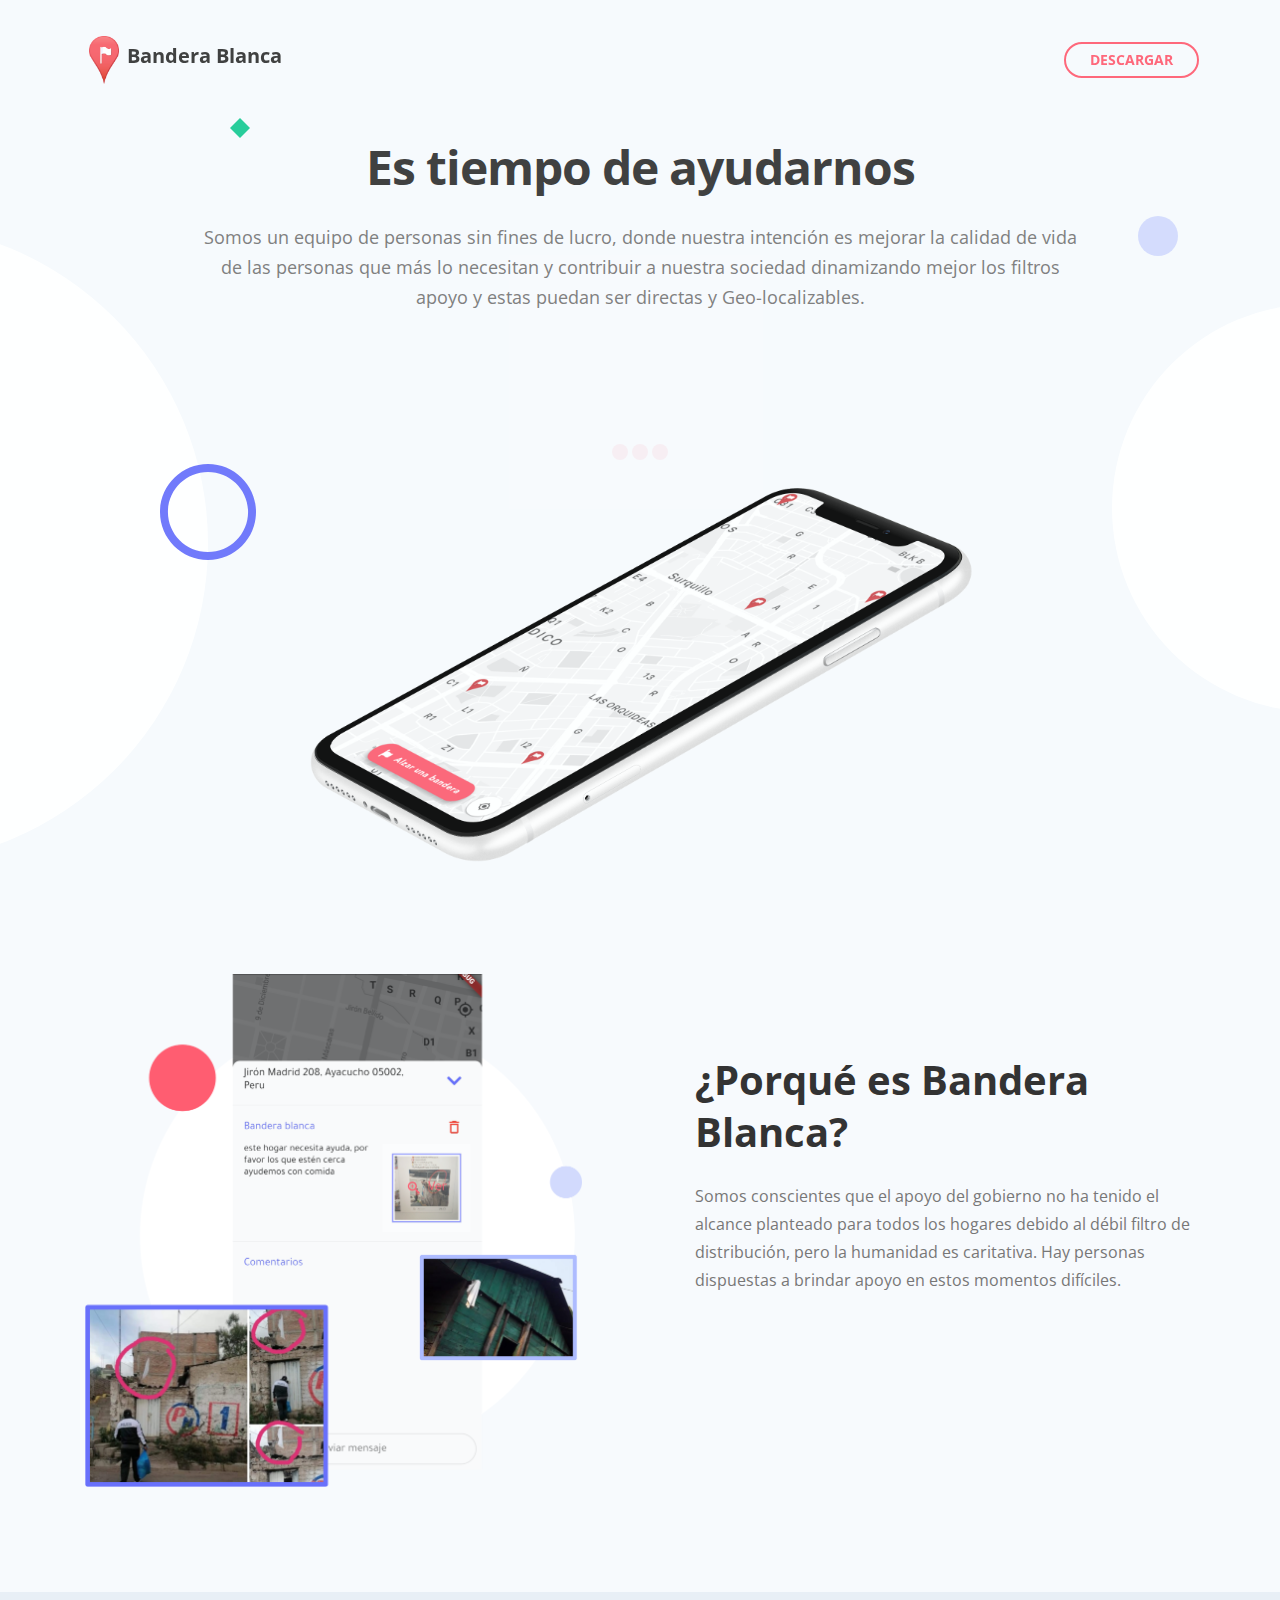
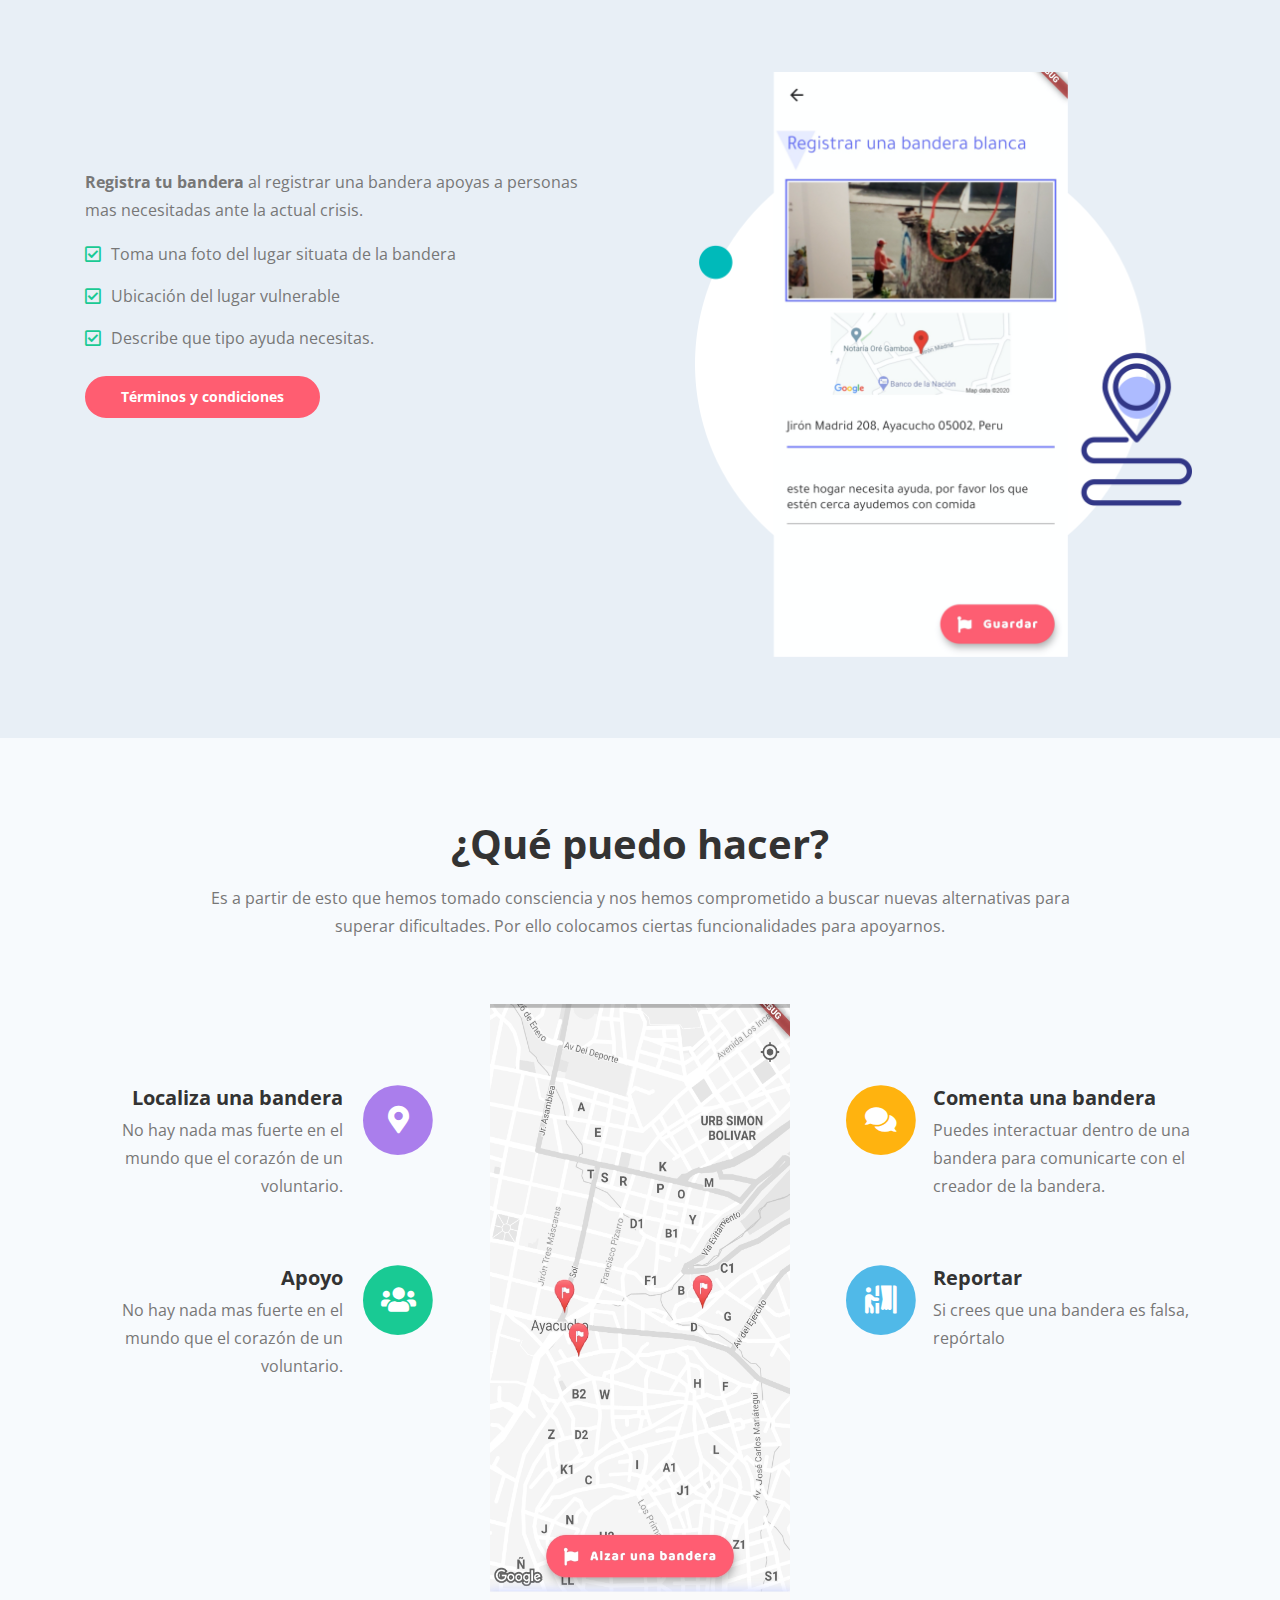
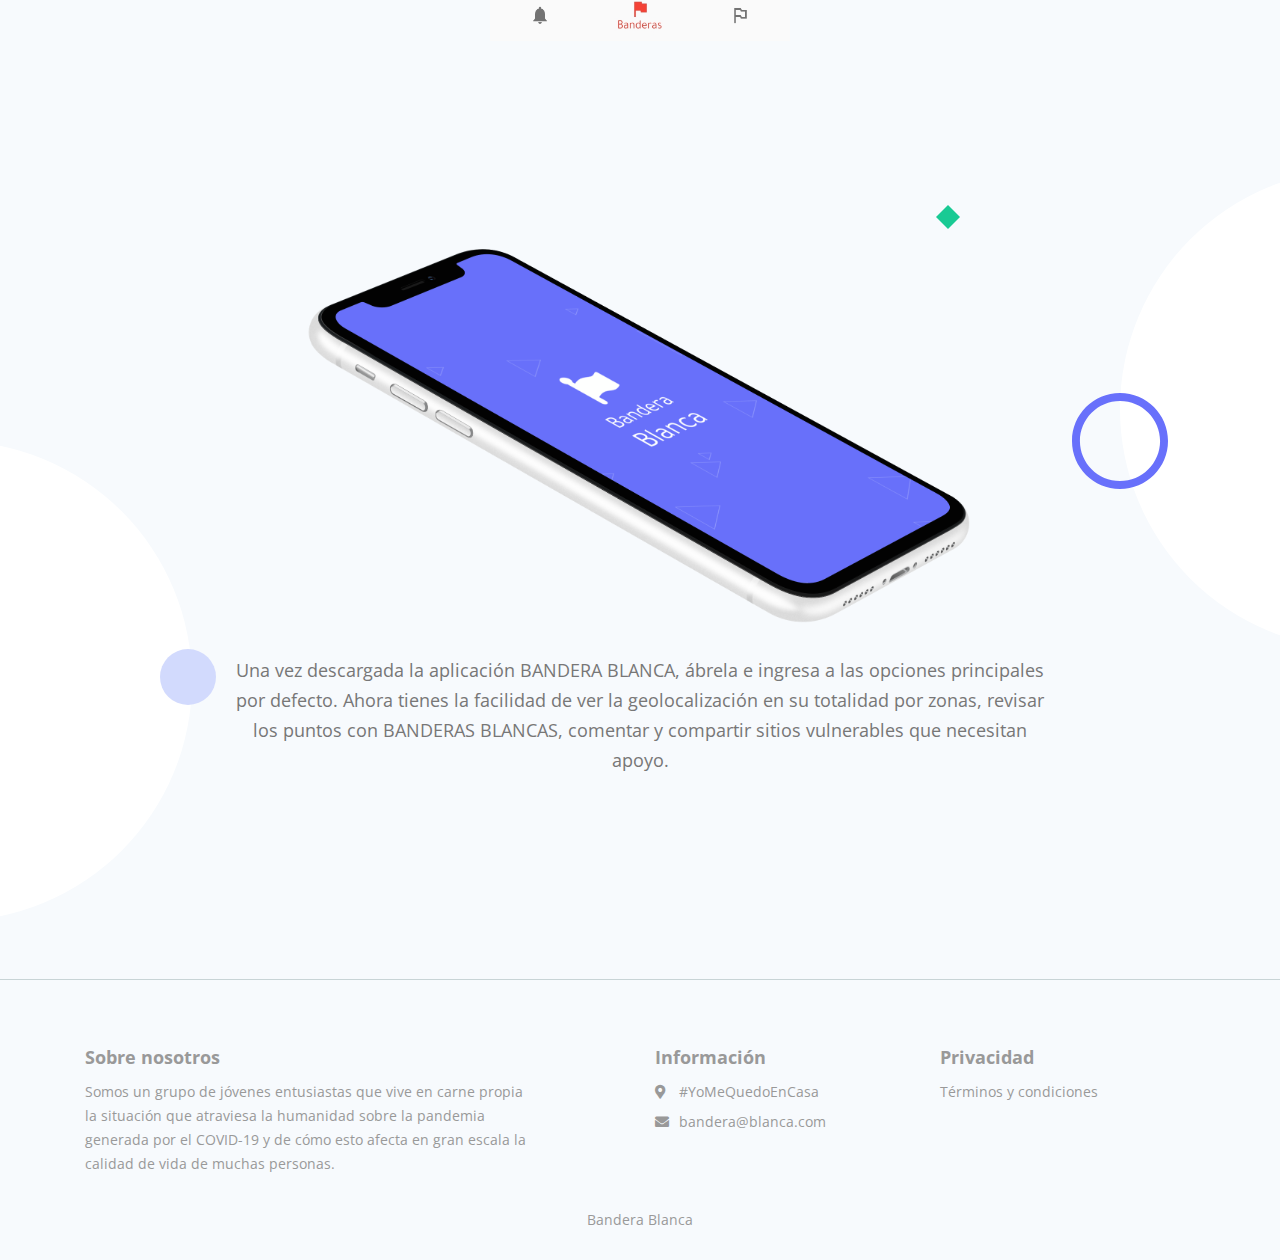
==== web/public/index.html @ c2032299 "add public" ====
<!DOCTYPE html>
<html lang="en">
    <head>
        <meta charset="utf-8">
        <meta name="viewport" content="width=device-width, initial-scale=1,
            shrink-to-fit=no">

        <!-- SEO Meta Tags -->
        <meta name="description" content="Bandera blanca: Un proyecto para
            apoyar entre todos a los ma necesitados">


        <!-- Webpage Title -->
        <title>Bandera Blanca</title>

        <!-- Styles -->
        <link
            href="https://fonts.googleapis.com/css?family=Open+Sans:400,400i,700&display=swap&subset=latin-ext"
            rel="stylesheet">
        <link href="css/bootstrap.css" rel="stylesheet">
        <link href="css/fontawesome-all.css" rel="stylesheet">
        <!-- <link href="https://stackpath.bootstrapcdn.com/font-awesome/4.7.0/css/font-awesome.min.css" rel="stylesheet"> -->
        <link href="css/swiper.css" rel="stylesheet">
        <link href="css/magnific-popup.css" rel="stylesheet">
        <link href="css/styles.css" rel="stylesheet">

        <!-- Favicon  -->
        <link rel="icon" href="images/favicon.png">
    </head>
    <body data-spy="scroll" data-target=".fixed-top">

        <!-- Preloader -->
        <div class="spinner-wrapper">
            <div class="spinner">
                <div class="bounce1"></div>
                <div class="bounce2"></div>
                <div class="bounce3"></div>
            </div>
        </div>
        <!-- end of preloader -->


        <!-- Navigation -->
        <nav class="navbar navbar-expand-lg navbar-dark navbar-custom
            fixed-top">
            <div class="container">
                <a class="text-decoration-none" href="index.html">
                    <div class="d-flex align-items-center">
                        <img
                            src="images/logo.png" alt="alternative"
                            style="height:
                            48px;">
                        <h4 class="p-2 pt-2">Bandera Blanca</h4>
                    </div>
                </a>
                <div class=""
                    id="navbarsExampleDefault">
                    <ul class="navbar-nav ml-auto">
                    </ul>
                    <span class="nav-item">
                        <a class="btn-outline-sm page-scroll" href="#download">DESCARGAR</a>
                    </span>
                </div>
            </div>
        </nav>
        <!-- end of navigation -->


        <!-- Header -->
        <header class="header">
            <div class="container">
                <div class="row">
                    <div class="col-lg-12">
                        <div class="text-container">
                            <h1>Es tiempo de ayudarnos</h1>
                            <p class="p-large p-heading">Somos un equipo de
                                personas sin fines de lucro, donde nuestra
                                intención es mejorar la calidad de vida de las
                                personas que más lo necesitan y contribuir a
                                nuestra sociedad dinamizando mejor los filtros
                                apoyo y estas puedan ser directas y
                                Geo-localizables.
                            </p>
                            <!-- <a class="btn-solid-lg" href="#your-link"><i
                                    class="fab fa-apple"></i>DESCÁRGATE</a> -->
                            <!-- <a class="btn-solid-lg" href="#your-link"><i
                                            class="fab fa-google-play"></i>DESCÁRGATE</a> -->
                            <a
                                href="#link"
                                style="display:inline-block;overflow:hidden;background:url(https://linkmaker.itunes.apple.com/es-es/badge-lrg.svg?releaseDate=2016-07-19&amp;kind=iossoftware&amp;bubble=ios_apps)
                                no-repeat;width:135px;height:40px;"></a>
                            <a
                                href="https://play.google.com/store/apps/details?id=org.banderablanca"
                                style="display:inline-block;overflow:hidden;background:url(https://play.google.com/intl/en_us/badges/images/generic/es_badge_web_generic.png)
                                no-repeat;width:155px;height:40px;background-position:center;background-size:
                                cover;"></a>
                        </div> <!-- end of text-container -->
                    </div> <!-- end of col -->
                </div> <!-- end of row -->
                <div class="row">
                    <div class="col-lg-12 mx-auto">
                        <div class="image-container">
                            <img class="img-fluid"
                                src="images/header-iphone.png"
                                alt="alternative">
                        </div> <!-- end of text-container -->
                    </div> <!-- end of col -->
                </div> <!-- end of row -->
            </div> <!-- end of container -->
            <div class="deco-white-circle-1">
                <img src="images/decorative-white-circle.svg" alt="alternative">
            </div> <!-- end of deco-white-circle-1 -->
            <div class="deco-white-circle-2">
                <img src="images/decorative-white-circle.svg" alt="alternative">
            </div> <!-- end of deco-white-circle-2 -->
            <div class="deco-blue-circle">
                <img src="images/decorative-primary-circle.svg"
                    alt="alternative">
            </div> <!-- end of deco-blue-circle -->
            <div class="deco-yellow-circle">
                <img src="images/decorative-primary-light-circle.svg"
                    alt="alternative">
            </div> <!-- end of deco-yellow-circle -->
            <div class="deco-green-diamond">
                <img src="images/decorative-green-diamond.svg"
                    alt="alternative">
            </div> <!-- end of deco-yellow-circle -->
        </header> <!-- end of header -->
        <!-- end of header -->


        <!-- Small Features -->
        <!-- <div class="cards-1">
            <div class="container">
                <div class="row">
                    <div class="col-lg-12">
                        <div class="card">
                            <div class="card-image">
                                <i class="fas fa-map-marker-alt"></i>
                            </div>
                            <div class="card-body">
                                <h5 class="card-title">Localiza</h5>
                            </div>
                        </div>
                        <div class="card">
                            <div class="card-image green">
                                <i class="fas fa-users"></i>
                            </div>
                            <div class="card-body">
                                <h5 class="card-title">Apoyo</h5>
                            </div>
                        </div>
                        <div class="card">
                            <div class="card-image red">
                                <i class="fas fa-cog"></i>
                            </div>
                            <div class="card-body">
                                <h5 class="card-title">Configura</h5>
                            </div>
                        </div>
                        <div class="card">
                            <div class="card-image yellow">
                                <i class="fas fa-comments"></i>
                            </div>
                            <div class="card-body">
                                <h5 class="card-title">Interacción social</h5>
                            </div>
                        </div>
                        <div class="card">
                            <div class="card-image blue">
                                <i class="fas fa-person-booth"></i>
                            </div>
                            <div class="card-body">
                                <h5 class="card-title">Analiza la situación</h5>
                            </div>
                        </div>
                     

                    </div> 
                </div> 
            </div> 
        </div>  -->
        <!-- end of small features -->


        <!-- Description 1 -->
        <div id="description" class="basic-1">
            <div class="container">
                <div class="row">
                    <div class="col-lg-6">
                        <div class="image-container">
                            <img class="img-fluid"
                                src="images/description-1-app.png"
                                alt="alternative">
                        </div> <!-- end of image-container -->
                    </div> <!-- end of col -->
                    <div class="col-lg-6">
                        <div class="text-container">
                            <h2>¿Porqué es Bandera Blanca?</h2>
                            <p>Somos conscientes que el apoyo del gobierno no ha
                                tenido el alcance planteado para todos los
                                hogares debido al débil filtro de distribución,
                                pero la humanidad es caritativa. Hay personas
                                dispuestas a brindar apoyo en estos momentos
                                difíciles.
                            </p>

                        </div> <!-- end of text-container -->
                    </div> <!-- end of col -->
                </div> <!-- end of row -->
            </div> <!-- end of container -->
        </div> <!-- end of basic-1 -->
        <!-- end of description 1 -->
        <!-- Description 2 -->
        <div class="tabs">
            <div class="container">
                <div class="row">
                    <div class="col-lg-6">
                        <div class="tabs-container">
                            <!-- Tabs Content -->
                            <div class="tab-content" id="cedoTabsContent">
                                <!-- Tab -->
                                <div class="tab-pane fade show active"
                                    id="tab-1" role="tabpanel"
                                    aria-labelledby="tab-1">
                                    <p><strong>Registra tu bandera </strong> al
                                        registrar una bandera apoyas a personas
                                        mas necesitadas ante la actual crisis.</p>
                                    <ul class="list-unstyled li-space-lg">
                                        <li class="media">
                                            <i class="far fa-check-square"></i>
                                            <div class="media-body">Toma una
                                                foto del lugar situata de la
                                                bandera</div>
                                        </li>
                                        <li class="media">
                                            <i class="far fa-check-square"></i>
                                            <div class="media-body">Ubicación
                                                del lugar vulnerable</div>
                                        </li>
                                        <li class="media">
                                            <i class="far fa-check-square"></i>
                                            <div class="media-body">Describe que
                                                tipo
                                                ayuda necesitas.</div>
                                        </li>
                                    </ul>
                                    <a class="btn-solid-reg page-scroll"
                                        href="terms-conditions.html">Términos y
                                        condiciones</a>
                                </div> <!-- end of tab-pane -->
                                <!-- end of tab -->
                            </div> <!-- end of tab-content -->
                            <!-- end of nav tabs content -->

                        </div> <!-- end of tabs-container -->
                    </div> <!-- end of col -->
                    <div class="col-lg-6">
                        <div class="image-container">
                            <img class="img-fluid"
                                src="images/description-2-app.png"
                                alt="alternative">
                        </div> <!-- end of image-container -->
                    </div> <!-- end of col -->
                </div> <!-- end of row -->
            </div> <!-- end of container -->
        </div> <!-- end of tabs -->
        <!-- end of description 2 -->
        <!-- Features -->
        <div id="features" class="basic-2">
            <div class="container">
                <div class="row">
                    <div class="col-lg-12">
                        <h2>¿Qué puedo hacer?</h2>
                        <p class="p-heading">Es a partir de esto que hemos
                            tomado consciencia y nos hemos comprometido a buscar
                            nuevas alternativas para superar dificultades.
                            Por ello colocamos ciertas funcionalidades para
                            apoyarnos.
                        </p>
                    </div> <!-- end of div -->
                </div> <!-- end of div -->
                <div class="row">
                    <div class="col-lg-4">
                        <ul class="list-unstyled li-space-lg first">
                            <li class="media">
                                <span class="fa-stack">
                                    <i class="fas fa-circle fa-stack-2x"></i>
                                    <i class="fas fa-map-marker-alt
                                        fa-stack-1x"></i>
                                </span>
                                <div class="media-body">
                                    <h4>Localiza una bandera</h4>
                                    <p>No hay nada mas fuerte en el mundo que el
                                        corazón de un voluntario.</p>
                                </div>
                            </li>
                            <li class="media">
                                <span class="fa-stack">
                                    <i class="fas fa-circle fa-stack-2x
                                        green"></i>
                                    <i class="fas fa-users fa-stack-1x"></i>
                                </span>
                                <div class="media-body">
                                    <h4>Apoyo</h4>
                                    <p>No hay nada mas fuerte en el mundo que el
                                        corazón de un voluntario.</p>
                                </div>
                            </li>
                        </ul>
                    </div> <!-- end of col -->
                    <div class="col-lg-4">
                        <img class="img-fluid" src="images/features-app.jpg"
                            alt="alternative">
                    </div> <!-- end of col -->
                    <div class="col-lg-4">
                        <ul class="list-unstyled li-space-lg">
                            <li class="media">
                                <span class="fa-stack">
                                    <i class="fas fa-circle fa-stack-2x
                                        yellow"></i>
                                    <i class="fas fa-comments fa-stack-1x"></i>
                                </span>
                                <div class="media-body">
                                    <h4>Comenta una bandera</h4>
                                    <p>Puedes interactuar dentro de una bandera
                                        para comunicarte con el creador de la
                                        bandera.</p>
                                </div>
                            </li>
                            <li class="media">
                                <span class="fa-stack">
                                    <i class="fas fa-circle fa-stack-2x
                                        blue"></i>
                                    <i class="fas fa-person-booth fa-stack-1x"></i>
                                </span>
                                <div class="media-body">
                                    <h4>Reportar</h4>
                                    <p>Si crees que una bandera es falsa,
                                        repórtalo</p>
                                </div>
                            </li>
                        </ul>
                    </div> <!-- end of col -->
                </div> <!-- end of row -->
            </div> <!-- end of container -->
        </div> <!-- end of basic-2 -->
        <!-- end of features -->

        <!-- Download -->
        <div id="download" class="basic-3">
            <div class="container">
                <div class="row">
                    <div class="col-lg-12">
                        <div class="image-container">
                            <img class="img-fluid"
                                src="images/download-iphone.png"
                                alt="alternative">
                        </div> <!-- end of image-container -->
                        <p class="p-large">Una vez descargada la aplicación
                            BANDERA BLANCA, ábrela e ingresa a las opciones
                            principales por defecto. Ahora tienes la facilidad
                            de ver la geolocalización en su totalidad por zonas,
                            revisar los puntos con BANDERAS BLANCAS, comentar y
                            compartir sitios vulnerables que necesitan apoyo.
                        </p>
                        <a
                            href="#link"
                            style="display:inline-block;overflow:hidden;background:url(https://linkmaker.itunes.apple.com/es-es/badge-lrg.svg?releaseDate=2016-07-19&amp;kind=iossoftware&amp;bubble=ios_apps)
                            no-repeat;width:135px;height:40px;"></a>
                        <a
                            href="https://play.google.com/store/apps/details?id=org.banderablanca"
                            style="display:inline-block;overflow:hidden;background:url(https://play.google.com/intl/en_us/badges/images/generic/es_badge_web_generic.png)
                            no-repeat;width:155px;height:40px;background-position:center;background-size:
                            cover;"></a>
                    </div> <!-- end of col -->
                </div> <!-- end of row -->
            </div> <!-- end of container -->
            <div class="deco-white-circle-1">
                <img src="images/decorative-white-circle.svg"
                    alt="alternative">
            </div> <!-- end of deco-white-circle-1 -->
            <div class="deco-white-circle-2">
                <img src="images/decorative-white-circle.svg"
                    alt="alternative">
            </div> <!-- end of deco-white-circle-2 -->
            <div class="deco-blue-circle">
                <img src="images/decorative-primary-circle.svg"
                    alt="alternative">
            </div> <!-- end of deco-blue-circle -->
            <div class="deco-yellow-circle">
                <img src="images/decorative-primary-light-circle.svg"
                    alt="alternative">
            </div> <!-- end of deco-yellow-circle -->
            <div class="deco-green-diamond">
                <img src="images/decorative-green-diamond.svg"
                    alt="alternative">
            </div> <!-- end of deco-yellow-circle -->
        </div> <!-- end of basic-3 -->
        <!-- end of download -->


        <!-- Footer -->
        <div class="footer">
            <div class="container">
                <div class="row">
                    <div class="col-lg-5 col-xs-12">
                        <h5>Sobre nosotros</h5>
                        <p class="p-small">Somos un grupo de jóvenes
                            entusiastas que vive en carne propia la
                            situación que atraviesa la humanidad sobre la
                            pandemia generada por el COVID-19 y de cómo esto
                            afecta en gran escala la calidad de vida de
                            muchas personas.</p>
                    </div>
                    <div class="col-lg-1 col-xs-12"></div>
                    <div class="col-lg-3 col-xs-12">
                        <h5>Información</h5>
                        <ul class="list-unstyled li-space-lg p-small">
                            <li class="media">
                                <i class="fas fa-map-marker-alt"></i>
                                <div class="media-body"> #YoMeQuedoEnCasa</div>
                            </li>
                            <li class="media">
                                <i class="fas fa-envelope"></i>
                                <div class="media-body"><a
                                        href="#your-link">bandera@blanca.com</a></div>
                            </li>
                        </ul>
                    </div>
                    <div class="col-lg-3 col-xs-12">
                        <h5>Privacidad</h5>
                        <ul class="list-unstyled li-space-lg p-small">
                            <li><a href="terms-conditions.html">Términos y
                                    condiciones</a></li>
                        </ul>
                    </div>

                    <!-- <div class="footer-col fifth">
                            <span class="fa-stack">
                                <a href="#your-link">
                                    <i class="fas fa-circle fa-stack-2x"></i>
                                    <i class="fab fa-facebook-f
                                        fa-stack-1x"></i>
                                </a>
                            </span>
                            <span class="fa-stack">
                                <a href="#your-link">
                                    <i class="fas fa-circle fa-stack-2x"></i>
                                    <i class="fab fa-twitter fa-stack-1x"></i>
                                </a>
                            </span>
                            <span class="fa-stack">
                                <a href="#your-link">
                                    <i class="fas fa-circle fa-stack-2x"></i>
                                    <i class="fab fa-pinterest-p
                                        fa-stack-1x"></i>
                                </a>
                            </span>
                            <span class="fa-stack">
                                <a href="#your-link">
                                    <i class="fas fa-circle fa-stack-2x"></i>
                                    <i class="fab fa-instagram fa-stack-1x"></i>
                                </a>
                            </span>
                        </div>  -->
                </div> <!-- end of row -->
            </div> <!-- end of container -->
        </div> <!-- end of footer -->
        <!-- end of footer -->


        <!-- Copyright -->
        <div class="copyright">
            <div class="container">
                <div class="row">
                    <div class="col-lg-12">
                        <p class="p-small">Bandera Blanca</p>
                    </div> <!-- end of col -->
                </div> <!-- enf of row -->
            </div> <!-- end of container -->
        </div> <!-- end of copyright -->
        <!-- end of copyright -->


        <!-- Scripts -->
        <script src="js/jquery.min.js"></script> <!-- jQuery for Bootstrap's JavaScript plugins -->
        <script src="js/popper.min.js"></script> <!-- Popper tooltip library for Bootstrap -->
        <script src="js/jquery.easing.min.js"></script> <!-- jQuery Easing for smooth scrolling between anchors -->
        <script src="js/swiper.min.js"></script> <!-- Swiper for image and text sliders -->
        <script src="js/jquery.magnific-popup.js"></script> <!-- Magnific Popup for lightboxes -->
        <script src="js/validator.min.js"></script> <!-- Validator.js - Bootstrap plugin that validates forms -->
        <script src="js/scripts.js"></script> <!-- Custom scripts -->
    </body>
</html>
---- web/public/css/styles.css ----
/*****************************************
Colors:
- Backgrounds - light gray #f7fafd
- Backgrounds - gray #e8eff6
- Buttons - red #FF5D71
- Headings text, navbar links - black #333
- Body text - dark gray #777
******************************************/


/******************************/
/*     01. General Styles     */
/******************************/
body,
html {
    width: 100%;
	height: 100%;
}

body, p {
	color: #777; 
	font: 400 1rem/1.75rem "Open Sans", sans-serif;
}

.p-large {
	font: 400 1.125rem/1.875rem "Open Sans", sans-serif;
}

.p-small {
	font: 400 0.875rem/1.5rem "Open Sans", sans-serif;
}

.p-heading {
	margin-bottom: 4rem;
	text-align: center;
}

h1 {
	color: #333;
	font: 700 2.625rem/3.375rem "Open Sans", sans-serif;
}

h2 {
	color: #333;
	font: 700 2.125rem/2.75rem "Open Sans", sans-serif;
}

h3 {
	color: #333;
	font: 700 1.75rem/2.375rem "Open Sans", sans-serif;
}

h4 {
	color: #333;
	font: 700 1.25rem/1.75rem "Open Sans", sans-serif;
}

h5 {
	color: #333;
	font: 700 1.125rem/1.625rem "Open Sans", sans-serif;
}

h6 {
	color: #333;
	font: 700 1rem/1.5rem "Open Sans", sans-serif;
}

.testimonial-text {
	font-style: italic;
}

.testimonial-author {
	font-weight: 700;
	font-size: 1rem;
	line-height: 1.5rem;
}

.li-space-lg li {
	margin-bottom: 0.625rem;
}

a {
	color: #555;
	text-decoration: underline;
}

a:hover {
	color: #555;
	text-decoration: underline;
}

a.red {
	color: #FF5D71;
}

.btn-solid-reg {
	display: inline-block;
	padding: 1.1875rem 2.125rem 1.1875rem 2.125rem;
	border: 0.125rem solid #FF5D71;
	border-radius: 2rem;
	background-color: #FF5D71;
	color: #fff;
	font: 700 0.875rem/0 "Open Sans", sans-serif;
	text-decoration: none;
	transition: all 0.2s;
}

.btn-solid-reg:hover {
	border: 0.125rem solid #FF5D71;
	background-color: transparent;
	color: #FF5D71;
	text-decoration: none;
}

.btn-solid-lg {
	display: inline-block;
	padding: 1.5rem 2.375rem 1.5rem 2.375rem;
	border: 0.125rem solid #FF5D71;
	border-radius: 2rem;
	background-color: #FF5D71;
	color: #fff;
	font: 700 0.875rem/0 "Open Sans", sans-serif;
	text-decoration: none;
	transition: all 0.2s;
}

.btn-solid-lg:hover {
	border: 0.125rem solid #FF5D71;
	background-color: transparent;
	color: #FF5D71;
	text-decoration: none;
}

.btn-solid-lg .fab {
	margin-right: 0.5rem;
	font-size: 1.25rem;
	line-height: 0;
	vertical-align: top;
}

.btn-solid-lg .fab.fa-google-play {
	font-size: 1rem;
}

.btn-outline-reg {
	display: inline-block;
	padding: 1.1875rem 2.125rem 1.1875rem 2.125rem;
	border: 0.125rem solid #333;
	border-radius: 2rem;
	background-color: transparent;
	color: #333;
	font: 700 0.875rem/0 "Open Sans", sans-serif;
	text-decoration: none;
	transition: all 0.2s;
}

.btn-outline-reg:hover {
	border: 0.125rem solid #333;
	background-color: #333;
	color: #fff;
	text-decoration: none;
}

.btn-outline-lg {
	display: inline-block;
	padding: 1.5rem 2.375rem 1.5rem 2.375rem;
	border: 0.125rem solid #333;
	border-radius: 2rem;
	background-color: transparent;
	color: #333;
	font: 700 0.875rem/0 "Open Sans", sans-serif;
	text-decoration: none;
	transition: all 0.2s;
}

.btn-outline-lg:hover {
	border: 0.125rem solid #333;
	background-color: #333;
	color: #fff;
	text-decoration: none;
}

.btn-outline-sm {
	display: inline-block;
	padding: 1rem 1.5rem 1rem 1.5rem;
	border: 0.125rem solid #333;
	border-radius: 2rem;
	background-color: transparent;
	color: #333;
	font: 700 0.875rem/0 "Open Sans", sans-serif;
	text-decoration: none;
	transition: all 0.2s;
}

.btn-outline-sm:hover {
	border: 0.125rem solid #333;
	background-color: #333;
	color: #fff;
	text-decoration: none;
}

.form-group {
	position: relative;
	margin-bottom: 1.25rem;
}

.form-group.has-error.has-danger {
	margin-bottom: 0.625rem;
}

.form-group.has-error.has-danger .help-block.with-errors ul {
	margin-top: 0.375rem;
}

.label-control {
	position: absolute;
	top: 0.87rem;
	left: 1.375rem;
	color: #777;
	opacity: 1;
	font: 400 0.875rem/1.375rem "Open Sans", sans-serif;
	cursor: text;
	transition: all 0.2s ease;
}

/* IE10+ hack to solve lower label text position compared to the rest of the browsers */
@media screen and (-ms-high-contrast: active), screen and (-ms-high-contrast: none) {  
	.label-control {
		top: 0.9375rem;
	}
}

.form-control-input:focus + .label-control,
.form-control-input.notEmpty + .label-control,
.form-control-textarea:focus + .label-control,
.form-control-textarea.notEmpty + .label-control {
	top: 0.125rem;
	opacity: 1;
	font-size: 0.75rem;
	font-weight: 700;
}

.form-control-input,
.form-control-select {
	display: block; /* needed for proper display of the label in Firefox, IE, Edge */
	width: 100%;
	padding-top: 1.0625rem;
	padding-bottom: 0.0625rem;
	padding-left: 1.3125rem;
	border: 1px solid #c4d8dc;
	border-radius: 0.25rem;
	background-color: #fff;
	color: #777;
	font: 400 0.875rem/1.875rem "Open Sans", sans-serif;
	transition: all 0.2s;
	-webkit-appearance: none; /* removes inner shadow on form inputs on ios safari */
}

.form-control-select {
	padding-top: 0.5rem;
	padding-bottom: 0.5rem;
	height: 3rem;
}

/* IE10+ hack to solve lower label text position compared to the rest of the browsers */
@media screen and (-ms-high-contrast: active), screen and (-ms-high-contrast: none) {  
	.form-control-input {
		padding-top: 1.25rem;
		padding-bottom: 0.75rem;
		line-height: 1.75rem;
	}

	.form-control-select {
		padding-top: 0.875rem;
		padding-bottom: 0.75rem;
		height: 3.125rem;
		line-height: 2.125rem;
	}
}

select {
    /* you should keep these first rules in place to maintain cross-browser behavior */
    -webkit-appearance: none;
	-moz-appearance: none;
	-ms-appearance: none;
    -o-appearance: none;
    appearance: none;
    background-image: url('../images/down-arrow.png');
    background-position: 96% 50%;
    background-repeat: no-repeat;
    outline: none;
}

select::-ms-expand {
    display: none; /* removes the ugly default down arrow on select form field in IE11 */
}

.form-control-textarea {
	display: block; /* used to eliminate a bottom gap difference between Chrome and IE/FF */
	width: 100%;
	height: 8rem; /* used instead of html rows to normalize height between Chrome and IE/FF */
	padding-top: 1.25rem;
	padding-left: 1.3125rem;
	border: 1px solid #c4d8dc;
	border-radius: 0.25rem;
	background-color: #fff;
	color: #777;
	font: 400 0.875rem/1.75rem "Open Sans", sans-serif;
	transition: all 0.2s;
}

.form-control-input:focus,
.form-control-select:focus,
.form-control-textarea:focus {
	border: 1px solid #a1a1a1;
	outline: none; /* Removes blue border on focus */
}

.form-control-input:hover,
.form-control-select:hover,
.form-control-textarea:hover {
	border: 1px solid #a1a1a1;
}

input[type='checkbox'] {
	vertical-align: -10%;
	margin-right: 0.5rem;
}

/* IE10+ hack to raise checkbox field position compared to the rest of the browsers */
@media screen and (-ms-high-contrast: active), screen and (-ms-high-contrast: none) {  
	input[type='checkbox'] {
		vertical-align: -9%;
	}
}

.form-control-submit-button {
	display: inline-block;
	width: 100%;
	height: 3.125rem;
	border: 0.125rem solid #FF5D71;
	border-radius: 1.5rem;
	background-color: #FF5D71;
	color: #fff;
	font: 700 0.875rem/0 "Open Sans", sans-serif;
	cursor: pointer;
	transition: all 0.2s;
}

.form-control-submit-button:hover {
	border: 0.125rem solid #FF5D71;
	background-color: transparent;
	color: #FF5D71;
}

/* Form Success And Error Message Formatting */
#pmsgSubmit.h3.text-center.tada.animated,
#pmsgSubmit.h3.text-center {
	display: block;
	margin-bottom: 0;
	color: #FF5D71;
	font-weight: 400;
	font-size: 1.125rem;
	line-height: 1rem;
}

.help-block.with-errors .list-unstyled {
	font-size: 0.75rem;
	line-height: 1.125rem;
	text-align: left;
}

.help-block.with-errors ul {
	margin-bottom: 0;
}
/* end of form success and error message formatting */

/* Form Success And Error Message Animation - Animate.css */
@-webkit-keyframes tada {
	from {
		-webkit-transform: scale3d(1, 1, 1);
		-ms-transform: scale3d(1, 1, 1);
		transform: scale3d(1, 1, 1);
	}
	10%, 20% {
		-webkit-transform: scale3d(.9, .9, .9) rotate3d(0, 0, 1, -3deg);
		-ms-transform: scale3d(.9, .9, .9) rotate3d(0, 0, 1, -3deg);
		transform: scale3d(.9, .9, .9) rotate3d(0, 0, 1, -3deg);
	}
	30%, 50%, 70%, 90% {
		-webkit-transform: scale3d(1.1, 1.1, 1.1) rotate3d(0, 0, 1, 3deg);
		-ms-transform: scale3d(1.1, 1.1, 1.1) rotate3d(0, 0, 1, 3deg);
		transform: scale3d(1.1, 1.1, 1.1) rotate3d(0, 0, 1, 3deg);
	}
	40%, 60%, 80% {
		-webkit-transform: scale3d(1.1, 1.1, 1.1) rotate3d(0, 0, 1, -3deg);
		-ms-transform: scale3d(1.1, 1.1, 1.1) rotate3d(0, 0, 1, -3deg);
		transform: scale3d(1.1, 1.1, 1.1) rotate3d(0, 0, 1, -3deg);
	}
	to {
		-webkit-transform: scale3d(1, 1, 1);
		-ms-transform: scale3d(1, 1, 1);
		transform: scale3d(1, 1, 1);
	}
}

@keyframes tada {
	from {
		-webkit-transform: scale3d(1, 1, 1);
		-ms-transform: scale3d(1, 1, 1);
		transform: scale3d(1, 1, 1);
	}
	10%, 20% {
		-webkit-transform: scale3d(.9, .9, .9) rotate3d(0, 0, 1, -3deg);
		-ms-transform: scale3d(.9, .9, .9) rotate3d(0, 0, 1, -3deg);
		transform: scale3d(.9, .9, .9) rotate3d(0, 0, 1, -3deg);
	}
	30%, 50%, 70%, 90% {
		-webkit-transform: scale3d(1.1, 1.1, 1.1) rotate3d(0, 0, 1, 3deg);
		-ms-transform: scale3d(1.1, 1.1, 1.1) rotate3d(0, 0, 1, 3deg);
		transform: scale3d(1.1, 1.1, 1.1) rotate3d(0, 0, 1, 3deg);
	}
	40%, 60%, 80% {
		-webkit-transform: scale3d(1.1, 1.1, 1.1) rotate3d(0, 0, 1, -3deg);
		-ms-transform: scale3d(1.1, 1.1, 1.1) rotate3d(0, 0, 1, -3deg);
		transform: scale3d(1.1, 1.1, 1.1) rotate3d(0, 0, 1, -3deg);
	}
	to {
		-webkit-transform: scale3d(1, 1, 1);
		-ms-transform: scale3d(1, 1, 1);
		transform: scale3d(1, 1, 1);
	}
}

.tada {
	-webkit-animation-name: tada;
	animation-name: tada;
}

.animated {
	-webkit-animation-duration: 1s;
	animation-duration: 1s;
	-webkit-animation-fill-mode: both;
	animation-fill-mode: both;
}
/* end of form success and error message animation - Animate.css */

/* Fade-move Animation For Details Lightbox - Magnific Popup */
/* at start */
.my-mfp-slide-bottom .zoom-anim-dialog {
	opacity: 0;
	transition: all 0.2s ease-out;
	-webkit-transform: translateY(-1.25rem) perspective(37.5rem) rotateX(10deg);
	-ms-transform: translateY(-1.25rem) perspective(37.5rem) rotateX(10deg);
	transform: translateY(-1.25rem) perspective(37.5rem) rotateX(10deg);
}

/* animate in */
.my-mfp-slide-bottom.mfp-ready .zoom-anim-dialog {
	opacity: 1;
	-webkit-transform: translateY(0) perspective(37.5rem) rotateX(0); 
	-ms-transform: translateY(0) perspective(37.5rem) rotateX(0); 
	transform: translateY(0) perspective(37.5rem) rotateX(0); 
}

/* animate out */
.my-mfp-slide-bottom.mfp-removing .zoom-anim-dialog {
	opacity: 0;
	-webkit-transform: translateY(-0.625rem) perspective(37.5rem) rotateX(10deg); 
	-ms-transform: translateY(-0.625rem) perspective(37.5rem) rotateX(10deg); 
	transform: translateY(-0.625rem) perspective(37.5rem) rotateX(10deg); 
}

/* dark overlay, start state */
.my-mfp-slide-bottom.mfp-bg {
	opacity: 0;
	transition: opacity 0.2s ease-out;
}

/* animate in */
.my-mfp-slide-bottom.mfp-ready.mfp-bg {
	opacity: 0.8;
}
/* animate out */
.my-mfp-slide-bottom.mfp-removing.mfp-bg {
	opacity: 0;
}
/* end of fade-move animation for details lightbox - magnific popup */

/* Fade Animation For Image Lightbox - Magnific Popup */
@-webkit-keyframes fadeIn {
	from {
		opacity: 0;
	}
	to {
		opacity: 1;
	}
}

@keyframes fadeIn {
	from {
		opacity: 0;
	}
	to {
		opacity: 1;
	}
}

.fadeIn {
	-webkit-animation: fadeIn 0.6s;
	animation: fadeIn 0.6s;
}

@-webkit-keyframes fadeOut {
	from {
		opacity: 1;
	}
	to {
		opacity: 0;
	}
}

@keyframes fadeOut {
	from {
		opacity: 1;
	}
	to {
		opacity: 0;
	}
}

.fadeOut {
	-webkit-animation: fadeOut 0.8s;
	animation: fadeOut 0.8s;
}
/* end of fade animation for details lightbox - magnific popup */


/*************************/
/*     02. Preloader     */
/*************************/
.spinner-wrapper {
	position: fixed;
	z-index: 999999;
	top: 0;
	right: 0;
	bottom: 0;
	left: 0;
	background: #f7fafd;
}

.spinner {
	position: absolute;
	top: 50%; /* centers the loading animation vertically one the screen */
	left: 50%; /* centers the loading animation horizontally one the screen */
	width: 3.75rem;
	height: 1.25rem;
	margin: -0.625rem 0 0 -1.875rem; /* is width and height divided by two */ 
	text-align: center;
}

.spinner > div {
	display: inline-block;
	width: 1rem;
	height: 1rem;
	border-radius: 100%;
	background-color: #FF5D71;
	-webkit-animation: sk-bouncedelay 1.4s infinite ease-in-out both;
	animation: sk-bouncedelay 1.4s infinite ease-in-out both;
}

.spinner .bounce1 {
	-webkit-animation-delay: -0.32s;
	animation-delay: -0.32s;
}

.spinner .bounce2 {
	-webkit-animation-delay: -0.16s;
	animation-delay: -0.16s;
}

@-webkit-keyframes sk-bouncedelay {
	0%, 80%, 100% { -webkit-transform: scale(0); }
	40% { -webkit-transform: scale(1.0); }
}

@keyframes sk-bouncedelay {
	0%, 80%, 100% { 
		-webkit-transform: scale(0);
		-ms-transform: scale(0);
		transform: scale(0);
	} 40% { 
		-webkit-transform: scale(1.0);
		-ms-transform: scale(1.0);
		transform: scale(1.0);
	}
}


/**************************/
/*     03. Navigation     */
/**************************/
.navbar-custom {
	background-color: #f7fafd;
	box-shadow: 0 0.0625rem 0.375rem 0 rgba(0, 0, 0, 0.1);
	font: 700 0.875rem/0.875rem "Open Sans", sans-serif;
	transition: all 0.2s;
}

.navbar-custom .navbar-brand.logo-image img {
    width: 6.6875rem;
	height: 2.25rem;
}

.navbar-custom .navbar-brand.logo-text {
	font: 700 2rem/1rem "Open Sans", sans-serif;
	color: #333;
	text-decoration: none;
}

.navbar-custom .navbar-nav {
	margin-top: 0.75rem;
	margin-bottom: 0.5rem;
}

.navbar-custom .nav-item .nav-link {
	padding: 0.625rem 0.75rem;
	color: #333;
	text-decoration: none;
	transition: all 0.2s ease;
}

.navbar-custom .nav-item .nav-link:hover,
.navbar-custom .nav-item .nav-link.active {
	color: #FF5D71;
}

/* Dropdown Menu */
.navbar-custom .dropdown:hover > .dropdown-menu {
	display: block; /* this makes the dropdown menu stay open while hovering it */
	min-width: auto;
	animation: fadeDropdown 0.2s; /* required for the fade animation */
}

@keyframes fadeDropdown {
    0% {
        opacity: 0;
    }

    100% {
        opacity: 1;
    }
}

.navbar-custom .dropdown-toggle {
	cursor: default;
}

.navbar-custom .dropdown-toggle:focus { /* removes dropdown outline on focus */
	outline: 0;
}

.navbar-custom .dropdown-menu {
	margin-top: 0;
	border: none;
	border-radius: 0.25rem;
	background-color: #f7fafd;
}

.navbar-custom .dropdown-item {
	color: #333;
	text-decoration: none;
}

.navbar-custom .dropdown-item:hover {
	background-color: #f7fafd;
}

.navbar-custom .dropdown-item .item-text {
	font: 700 0.875rem/0.875rem "Open Sans", sans-serif;
}

.navbar-custom .dropdown-item:hover .item-text {
	color: #FF5D71;
}

.navbar-custom .dropdown-divider {
	width: 100%;
	height: 1px;
	margin: 0.75rem auto 0.725rem auto;
	border: none;
	background-color: #c4d8dc;
	opacity: 0.2;
}
/* end of dropdown menu */

.navbar-custom .nav-item .btn-outline-sm {
	margin-top: 0.125rem;
	margin-bottom: 1.375rem;
	margin-left: 0.5rem;
	border: 0.125rem solid #FF5D71;
	color: #FF5D71;
}

.navbar-custom .nav-item .btn-outline-sm:hover {
	border: 0.125rem solid #FF5D71;
	background-color: #FF5D71;
	color: #fff;
}

.navbar-custom .navbar-toggler {
	padding: 0;
	border: none;
	color: #333;
	font-size: 2rem;
}

.navbar-custom button[aria-expanded='false'] .navbar-toggler-awesome.fas.fa-times{
	display: none;
}

.navbar-custom button[aria-expanded='false'] .navbar-toggler-awesome.fas.fa-bars{
	display: inline-block;
}

.navbar-custom button[aria-expanded='true'] .navbar-toggler-awesome.fas.fa-bars{
	display: none;
}

.navbar-custom button[aria-expanded='true'] .navbar-toggler-awesome.fas.fa-times{
	display: inline-block;
	margin-right: 0.125rem;
}


/*********************/
/*    04. Header     */
/*********************/
.header {
	position: relative;
	overflow: hidden;
	padding-top: 8rem;
	padding-bottom: 3rem;
	background-color: #f7fafd;
	text-align: center;
}

.header .text-container {
	margin-bottom: 3rem;
}

.header h1 {
	margin-bottom: 1rem;
}

.header .p-heading {
	margin-bottom: 2rem;
}

.header .btn-solid-lg {
	margin-right: 0.5rem;
	margin-bottom: 1.125rem;
	margin-left: 0.5rem;
}

.header .deco-white-circle-1,
.header .deco-white-circle-2,
.header .deco-blue-circle,
.header .deco-yellow-circle,
.header .deco-green-diamond {
	display: none;
}


/******************************/
/*     05. Small Features     */
/******************************/
.cards-1 {
	padding-top: 1rem;
	padding-bottom: 2rem;
	background-color: #f7fafd;
	text-align: center;
}

.cards-1 .card {
	max-width: 11rem;
	margin-right: auto;
	margin-bottom: 3rem;
	margin-left: auto;
	padding: 0;
	border: none;
	background-color: transparent;
}

.cards-1 .card-image {
	width: 7.5rem;
	height: 7.5rem;
	margin-right: auto;
	margin-bottom: 1.5rem;
	margin-left: auto;
	border-radius: 50%;
	background-color: #ebe7fa;
}

.cards-1 .card-image .fas {
	color: #aa7eec;
	font-size: 3.25rem;
	line-height: 7.5rem;
}

.cards-1 .card-image.green {
	background-color: #daf4ef;
}

.cards-1 .card-image.green .fas {
	color: #19ca94;
}

.cards-1 .card-image.red {
	background-color: #f8e5ea;
}

.cards-1 .card-image.red .fas {
	color: #ff556e;
}

.cards-1 .card-image.yellow {
	background-color: #f8f1de;
}

.cards-1 .card-image.yellow .fas {
	color: #ffb30f;
}

.cards-1 .card-image.blue {
	background-color: #e1f2fa;
}

.cards-1 .card-image.blue .fas {
	color: #50b9e8;
}

.cards-1 .card-body {
	padding: 0;
}

.cards-1 .card-title {
	margin-bottom: 0.5rem;
}


/*****************************/
/*     06. Description 1     */
/*****************************/
.basic-1 {
	padding-top: 4rem;
	padding-bottom: 2rem;
	background-color: #f7fafd;
}

.basic-1 .image-container {
	margin-bottom: 5rem;
}

.basic-1 h2 {
	margin-bottom: 1.5rem;
}

.basic-1 .list-unstyled {
	margin-bottom: 1.75rem;
}

.basic-1 .list-unstyled .fas {
	color: #777;
	font-size: 0.5rem;
	line-height: 1.75rem;
}

.basic-1 .list-unstyled .media-body {
	margin-left: 0.5rem;
}


/**********************************************/
/*     07. Description 1 Details Lightbox     */
/**********************************************/
.lightbox-basic {
	position: relative;
	max-width: 71.875rem;
	margin: 2.5rem auto;
	padding: 3rem 1rem;
	background-color: #fff;
	text-align: left;
}

.lightbox-basic .image-container {
	margin-bottom: 3rem;
	text-align: center;
}

.lightbox-basic h3 {
	margin-bottom: 0.5rem;
}

.lightbox-basic hr {
	width: 2.75rem;
	margin-top: 0.125rem;
	margin-bottom: 1rem;
	margin-left: 0;
	border-top: 0.125rem solid #e0e0e0;
}

.lightbox-basic h4 {
	margin-top: 1.75rem;
	margin-bottom: 0.625rem;
}

.lightbox-basic .list-unstyled {
	margin-bottom: 1.5rem;
}

.lightbox-basic .list-unstyled .far {
	color: #19ca94;
	font-size: 1.125rem;
	line-height: 1.75rem;
}

.lightbox-basic .list-unstyled .media-body {
	margin-left: 0.625rem;
}

.lightbox-basic .list-unstyled {
	margin-bottom: 1.5rem;
}

/* Action Button */
.lightbox-basic .btn-solid-reg.mfp-close {
	position: relative;
	width: auto;
	height: auto;
	color: #fff;
	opacity: 1;
}

.lightbox-basic .btn-solid-reg.mfp-close:hover {
	color: #ff556e;
}
/* end of action Button */

/* Back Button */
.lightbox-basic .btn-outline-reg.mfp-close.as-button {
	position: relative;
	display: inline-block;
	width: auto;
	height: auto;
	margin-left: 0.375rem;
	padding: 1.25rem 2.25rem 1.25rem 2.25rem;
	border: 0.125rem solid #333;
	color: #333;
	opacity: 1;
}

.lightbox-basic .btn-outline-reg.mfp-close.as-button:hover {
	color: #fff;
}
/* end of back button */

/* Close X Button */
.lightbox-basic button.mfp-close.x-button {
	position: absolute;
	top: -0.125rem;
	right: -0.125rem;
	width: 2.75rem;
	height: 2.75rem;
	color: #555;
}
/* end of close x button */


/****************************/
/*     08. Description 2    */
/****************************/
.tabs {
	padding: 5rem 0;
	background-color: #e8eff6;
}

.tabs .tabs-container {
	margin-bottom: 5rem;
}

.tabs .nav-tabs {
	margin-bottom: 1.125rem;
	border: none;
}

.tabs .nav-item {
	width: 100%;
	margin-bottom: 0.75rem;
	text-align: center;
}

.tabs .nav-link {
	padding: 0.5rem 1.5rem;
	border-radius: 0;
	background-color: #f7fafd;
	color: #777;
	font-weight: 700;
	font-size: 1.125rem;
	text-decoration: none;
	transition: all 0.2s ease;
}

.tabs .nav-link.active {
	background-color: #9a67e7;
	color: #fff;
}

.tabs .nav-link:hover {
	background-color: #9a67e7;
	color: #fff;
}

.tabs .nav-link .fas,
.tabs .nav-link .far {
	margin-right: 0.375rem;
}

.tabs .li-space-lg li {
	margin-bottom: 0.875rem;
}

.tabs .list-unstyled .fas,
.tabs .list-unstyled .far {
	color: #19ca94;
	font-size: 1.125rem;
	line-height: 1.75rem;
}

.tabs .list-unstyled .media-body {
	margin-left: 0.625rem;
}

.tabs #tab-1 .list-unstyled {
	margin-bottom: 1.5rem;
}

.tabs #tab-1 .btn-solid-reg {
	margin-right: 0.5rem;
}


/************************/
/*     09. Features     */
/************************/
.basic-2 {
	padding-top: 5rem;
	padding-bottom: 3rem;
	background-color: #f7fafd;
}

.basic-2 h2 {
	margin-bottom: 0.875rem;
	text-align: center;
}

.basic-2 .li-space-lg li {
	margin-bottom: 1.375rem;
}

.basic-2 .li-space-lg.first li:last-of-type  {
	margin-bottom: 4rem;
}

.basic-2 .fa-stack {
	width: 2em;
	margin-right: 0.625rem;
	font-size: 1.25rem;
}

.basic-2 .fa-stack-2x {
	color: #aa7eec;
}

.basic-2 .fa-stack-2x.green {
	color: #19ca94;
}

.basic-2 .fa-stack-2x.red {
	color: #ff556e;
}

.basic-2 .fa-stack-2x.yellow {
	color: #ffb30f;
}

.basic-2 .fa-stack-2x.blue {
	color: #50b9e8;
}

.basic-2 .fa-stack-1x {
	color: #fff;
}

.basic-2 .media-body h4 {
	margin-bottom: 0.25rem;
}

.basic-2 img {
	display: block;
	width: 100%;
	max-width: 20rem;
	margin-right: auto;
	margin-bottom: 5rem;
	margin-left: auto;
}


/***************************/
/*     10. Screenshots     */
/***************************/
.slider {
	padding-top: 8rem;
	padding-bottom: 8rem;
	background-color: #e8eff6;
}

.slider .slider-container {
	position: relative;
}

.slider .swiper-container {
	position: static;
	width: 90%;
	text-align: center;
}

.slider .swiper-button-prev,
.slider .swiper-button-next {
	top: 50%;
	width: 1.125rem;
}

.slider .swiper-button-prev:focus,
.slider .swiper-button-next:focus {
	/* even if you can't see it chrome you can see it on mobile device */
	outline: none;
}

.slider .swiper-button-prev {
	left: -0.5rem;
	background-image: url("data:image/svg+xml;charset=utf-8,%3Csvg%20xmlns%3D'http%3A%2F%2Fwww.w3.org%2F2000%2Fsvg'%20viewBox%3D'0%200%2028%2044'%3E%3Cpath%20d%3D'M0%2C22L22%2C0l2.1%2C2.1L4.2%2C22l19.9%2C19.9L22%2C44L0%2C22L0%2C22L0%2C22z'%20fill%3D'%23777777'%2F%3E%3C%2Fsvg%3E");
	background-size: 1.125rem 1.75rem;
}

.slider .swiper-button-next {
	right: -0.5rem;
	background-image: url("data:image/svg+xml;charset=utf-8,%3Csvg%20xmlns%3D'http%3A%2F%2Fwww.w3.org%2F2000%2Fsvg'%20viewBox%3D'0%200%2028%2044'%3E%3Cpath%20d%3D'M27%2C22L27%2C22L5%2C44l-2.1-2.1L22.8%2C22L2.9%2C2.1L5%2C0L27%2C22L27%2C22z'%20fill%3D'%23777777'%2F%3E%3C%2Fsvg%3E");
	background-size: 1.125rem 1.75rem;
}


/****************************/
/*     11. Testimonials     */
/****************************/
.cards-2 {
	padding-top: 7rem;
	padding-bottom: 3rem;
	background-color: #f7fafd;
	text-align: center;
}

.cards-2 h2 {
	margin-bottom: 3.25rem;
}

.cards-2 .card {
	max-width: 22rem;
	margin-right: auto;
	margin-bottom: 4.75rem;
	margin-left: auto;
	border: 0;
	background-color: transparent;
}

.cards-2 .fa-star {
	margin-right: 0.25rem;
	color: #ffb30f;
	font-size: 1.375rem;
}

.cards-2 .testimonial-line {
	width: 3rem;
	margin-bottom: 1rem;
	border-top: 0.125rem solid #e0e0e0;
}

.cards-2 .card-body {
	padding: 0;
}

.cards-2 .testimonial-text {
	margin-bottom: 0.625rem;
}

.cards-2 .testimonial-author {
	color: #333;
}

.cards-2 .image-container {
	margin-bottom: 5.25rem;
	padding: 2.5rem 2rem 0 2rem;
	border-radius: 0.5rem;
	background-color: #fff;
}

.cards-2 .image-container img {
	margin-right: 1rem;
	margin-bottom: 2.5rem;
	margin-left: 1rem;
}


/**************************/
/*     12. Statistics     */
/**************************/
.counter {
	padding-top: 8rem;
	padding-bottom: 5rem;
	background-color: #e8eff6;
	text-align: center;
}

.counter #counter {
	margin-bottom: 0.75rem;
}

.counter #counter .cell {
	display: inline-block;
	width: 6.25rem;
	margin-right: 1.5rem;
	margin-bottom: 2rem;
	margin-left: 1.5rem;
	vertical-align: top;
}

.counter #counter .fas {
	margin-bottom: 0.875rem;
	font-size: 2.5rem;
	color: #aa7eec;
}

.counter #counter .fas.green {
	color: #19ca94;
}

.counter #counter .fas.red {
	color: #ff556e;
}

.counter #counter .fas.yellow {
	color: #ffb30f;
}

.counter #counter .fas.blue {
	color: #50b9e8;
}

.counter #counter .counter-value {
	color: #333;
	font-weight: 700;
	font-size: 3.5rem;
	line-height: 4.25rem;
	vertical-align: middle;
}

.counter #counter .counter-info {
	margin-bottom: 0;
	vertical-align: middle;
}


/************************/
/*     13. Download     */
/************************/
.basic-3 {
	position: relative;
	overflow: hidden;
	padding-top: 8rem;
	padding-bottom: 8rem;
	background-color: #f7fafd;
	text-align: center;
}

.basic-3 .image-container {
	margin-bottom: 2rem;
}

.basic-3 .p-large {
	margin-bottom: 1.75rem;
}

.basic-3 .btn-solid-lg {
	margin-right: 0.5rem;
	margin-bottom: 1.125rem;
	margin-left: 0.5rem;
}

.basic-3 .deco-white-circle-1,
.basic-3 .deco-white-circle-2,
.basic-3 .deco-blue-circle,
.basic-3 .deco-yellow-circle,
.basic-3 .deco-green-diamond {
	display: none;
}



/**********************/
/*     14. Footer     */
/**********************/
.footer {
	padding-top: 4rem;
	padding-bottom: 1rem;
	border-top: 1px solid #c8d4d6;
	background-color: #f7fafd;
}

.footer p,
.footer h5,
.footer ul,
.footer a {
	color: #999;
}

.footer a {
	text-decoration: none;
}

.footer .footer-col {
	display: inline-block;
	width: calc(100% / 4);
    margin-right: 1rem;
	margin-bottom: 1.5rem;
    vertical-align: top;
}

.footer h5 {
	margin-bottom: 0.625rem;
}

.footer .li-space-lg li {
	margin-bottom: 0.375rem;
}

.footer .list-unstyled .fab,
.footer .list-unstyled .fas {
	width: 0.875rem;
	font-size: 0.875rem;
	line-height: 1.5rem;
}

.footer .list-unstyled .media-body {
	margin-left: 0.625rem;
}

.footer .fa-stack {
	width: 2em;
	margin-bottom: 0.75rem;
	margin-right: 0.375rem;
	font-size: 1.25rem;
}

.footer .fa-stack .fa-stack-1x {
    color: #fff;
	transition: all 0.2s ease;
}

.footer .fa-stack .fa-stack-2x {
	color: #999;
	transition: all 0.2s ease;
}

.footer .fa-stack:hover .fa-stack-1x {
	color: #fff;
}

.footer .fa-stack:hover .fa-stack-2x {
    color: #555;
}


/*************************/
/*     15. Copyright     */
/*************************/
.copyright {
	padding-bottom: 0.75rem;
	background-color: #f7fafd;
	text-align: center;
}

.copyright p,
.copyright a {
	color: #999;
}

.copyright a {
	text-decoration: none;
}


/**********************************/
/*     16. Back To Top Button     */
/**********************************/
a.back-to-top {
	position: fixed;
	z-index: 999;
	right: 0.75rem;
	bottom: 0.75rem;
	display: none;
	width: 2.625rem;
	height: 2.625rem;
	border-radius: 1.875rem;
	background: #333 url("../images/up-arrow.png") no-repeat center 47%;
	background-size: 1.125rem 1.125rem;
	text-indent: -9999px;
}

a:hover.back-to-top {
	background-color: #555; 
}


/***************************/
/*     17. Extra Pages     */
/***************************/
.ex-header {
	padding-top: 6rem;
	padding-bottom: 3rem;
	background-color: #f7fafd;
	text-align: center;
}

.ex-basic-1 {
	padding-top: 2rem;
	padding-bottom: 0.875rem;
	background-color: #e8eff6;
}

.ex-basic-1 .breadcrumbs {
	margin-bottom: 1.125rem;
}

.ex-basic-1 .breadcrumbs .fa {
	margin-right: 0.5rem;
	margin-left: 0.625rem;
	font-size: 0.875rem;
}

.ex-basic-2 {
	padding-top: 3rem;
	padding-bottom: 2rem;
	background-color: #f7fafd;
}

.ex-basic-2 h3 {
	margin-bottom: 1rem;
}

.ex-basic-2 .text-container {
	margin-bottom: 3.625rem;
}

.ex-basic-2 .text-container.last {
	margin-bottom: 0;
}

.ex-basic-2 .text-container.dark {
	padding: 1.625rem 1.5rem 0.75rem 2rem;
	background-color: #e8eff6;
}

.ex-basic-2 .image-container-large {
	margin-bottom: 4rem;
}

.ex-basic-2 .image-container-large img {
	border-radius: 0.375rem;
}

.ex-basic-2 .image-container-small img {
	border-radius: 0.375rem;
}

.ex-basic-2 .list-unstyled .fas {
	color: #777;
	font-size: 0.5rem;
	line-height: 1.75rem;
}

.ex-basic-2 .list-unstyled .media-body {
	margin-left: 0.625rem;
}

.ex-basic-2 .form-container {
	margin-top: 3rem;
}

.ex-basic-2 .btn-solid-reg {
	margin-top: 1.5rem;
}


/*****************************/
/*     18. Media Queries     */
/*****************************/	
/* Min-width 768px */
@media (min-width: 768px) {
	
	/* Header */
	.header .text-container {
		margin-bottom: 6rem;
	}

	.header .btn-solid-lg {
		margin-bottom: 0;
		margin-left: 0;
	}
	/* end of header */


	/* Small Features */
	.cards-1 .card {
		display: inline-block;
		margin-right: 1rem;
		margin-left: 1rem;
		width: 11rem;
		max-width: 100%;
		vertical-align: top;
	}
	/* end of small features */


	/* Description 2 */
	.tabs .nav-item {
		width: auto;
		margin-right: 0.625rem;
	}
	/* end of description 2 */


	/* Screenshots */
	.slider .swiper-button-prev {
		left: -0.625rem;
	}
	
	.slider .swiper-button-next {
		right: -0.625rem;
	}
	/* end of screenshots */


	/* Download */
	.basic-3 .btn-solid-lg {
		margin-bottom: 0;
		margin-left: 0;
	}
	/* end of download */


	/* Extra Pages */
	.ex-header {
		padding-top: 6rem;
		padding-bottom: 3rem;
	}

	.ex-basic-2 .text-container.dark {
		padding: 2.5rem 3rem 2rem 3rem;
	}

	.ex-basic-2 .form-container {
		margin-top: 0;
	}
	/* end of extra pages */
}
/* end of min-width 768px */


/* Min-width 992px */
@media (min-width: 992px) {
	
	/* General Styles */
	.p-heading {
		width: 80%;
		margin-right: auto;
		margin-left: auto;
	}

	h1 {
		font-size: 2.5rem;
		line-height: 3.875rem;
	}
	
	h2 {
		font-size: 2.5rem;
		line-height: 3.25rem;
	}
	/* end of general styles */


	/* Navigation */
	.navbar-custom {
		padding: 2.125rem 1.5rem 2.125rem 2rem;
        background: transparent;
		box-shadow: none;
	}
	
	.navbar-custom .navbar-nav {
		margin-top: 0;
		margin-bottom: 0;
	}

	.navbar-custom .nav-item .nav-link {
		padding: 0.25rem 0.75rem;
	}
	
	.navbar-custom.top-nav-collapse {
        padding: 0.5rem 1.5rem 0.5rem 2rem;
		background-color: #f7fafd;
		box-shadow: 0 0.0625rem 0.375rem 0 rgba(0, 0, 0, 0.1);
	}

	.navbar-custom.top-nav-collapse .nav-item .nav-link {
		color: #333;
	}

	.navbar-custom.top-nav-collapse .nav-item .nav-link:hover,
	.navbar-custom.top-nav-collapse .nav-item .nav-link.active {
		color: #ff556e;
	}

	.navbar-custom .dropdown-menu {
		padding-top: 1rem;
		padding-bottom: 1rem;
		border-top: 0.75rem solid rgba(0, 0, 0, 0);
		border-radius: 0.25rem;
		box-shadow: 0 0.375rem 0.375rem 0 rgba(0, 0, 0, 0.1);
	}

	.navbar-custom.top-nav-collapse .dropdown-menu {
		border-top: 0.75rem solid rgba(0, 0, 0, 0);
		box-shadow: 0 0.375rem 0.375rem 0 rgba(0, 0, 0, 0.1);
	}

	.navbar-custom .dropdown-item {
		padding-top: 0.25rem;
		padding-bottom: 0.25rem;
	}

	.navbar-custom .dropdown-divider {
		width: 84%;
	}

	.navbar-custom .nav-item .btn-outline-sm {
		margin-top: 0;
		margin-bottom: 0;
		margin-left: 0.625rem;
	}
	/* end of navigation */


	/* Header */
	.header {
		padding-top: 8rem;
	}

	.header h1 {
		font-size: 3rem;
		line-height: 4.875rem;
		letter-spacing: -1px;
	}

	.header .deco-white-circle-1 {
		position: absolute;
		top: 26rem;
		left: -12rem;
		display: block;
		width: 22rem;
		height: 22rem;
	}

	.header .deco-white-circle-2 {
		position: absolute;
		top: 19rem;
		right: -12rem;
		display: block;
		width: 20rem;
		height: 20rem;
	}

	.header .deco-blue-circle {
		position: absolute;
		top: 28rem;
		left: 5rem;
		display: block;
		width: 5rem;
		height: 5rem;
	}

	.header .deco-yellow-circle {
		position: absolute;
		top: 9rem;
		right: 7rem;
		display: block;
		width: 1.5rem;
		height: 1.5rem;
	}

	.header .deco-green-diamond {
		position: absolute;
		top: 9rem;
		left: 4rem;
		display: block;
		width: 1rem;
		height: 1rem;
	}
	/* end of header */


	/* Description 1 */
	.basic-1 .image-container {
		margin-bottom: 0;
	}
	/* end of description 1 */


	/* Description 1 Details Lightbox */
	.lightbox-basic {
		padding: 3rem 3rem;
	}

	.lightbox-basic .image-container {
		margin-bottom: 0;
		text-align: left;
	}
	/* end of description 1 details lightbox */


	/* Description 2 */
	.tabs .tabs-container {
		margin-bottom: 0;
	}
	/* end of description 2 */


	/* Features */
	.basic-2 {
		padding-bottom: 5rem;
	}

	.basic-2 .list-unstyled {
		margin-top: 2.5rem;
	}

	.basic-2 .li-space-lg li {
		margin-bottom: 1.875rem;
	}

	.basic-2 .li-space-lg.first li:last-of-type  {
		margin-bottom: 1.875rem;
	}
	
	.basic-2 .fa-stack {
		margin-right: 1rem;
		font-size: 2.25rem;
	}

	.basic-2 .fa-stack .fa-stack-1x {
		font-size: 1.75rem;
	}

	.basic-2 .first .fa-stack {
		position: absolute;
		right: 0;
	}

	.basic-2 .first .media-body {
		max-width: 12.625rem;
		text-align: right;
	}

	.basic-2 img {
		max-width: 100%;
		margin-bottom: 0;
	}
	/* end of features */

	
	/* Screenshots */
	.slider .swiper-button-prev {
		left: 0;
	}
	
	.slider .swiper-button-next {
		right: 0;
	}
	/* end of screenshots */


	/* Testimonials */
	.cards-2 .card {
		display: inline-block;
		width: 18.125rem;
		max-width: 100%;
		margin-right: 0.5rem;
		margin-left: 0.5rem;
		vertical-align: top;
	}

	.cards-2 .card:first-of-type {
		margin-left: 0;
	}

	.cards-2 .card:last-of-type {
		margin-right: 0;
	}
	/* end of testimonials */


	/* Statistics */
	.counter #counter .cell {
		width: 8.25rem;
	}

	.counter #counter .fas {
		font-size: 3rem;
	}
	
	.counter #counter .counter-value {
		font-size: 4rem;
		line-height: 4.875rem;	
	}
	/* end of statistics */


	/* Download */
	.basic-3 .p-large {
		width: 51rem;
		margin-right: auto;
		margin-left: auto;
	}

	.basic-3 .deco-white-circle-1 {
		position: absolute;
		top: 23rem;
		left: -12rem;
		display: block;
		width: 20rem;
		height: 20rem;
	}

	.basic-3 .deco-white-circle-2 {
		position: absolute;
		top: 7rem;
		right: -12.5rem;
		display: block;
		width: 20rem;
		height: 20rem;
	}

	.basic-3 .deco-blue-circle {
		position: absolute;
		top: 15rem;
		right: 5rem;
		display: block;
		width: 5rem;
		height: 5rem;
	}

	.basic-3 .deco-yellow-circle {
		position: absolute;
		top: 31rem;
		left: 6.5rem;
		display: block;
		width: 2.5rem;
		height: 2.5rem;
	}

	.basic-3 .deco-green-diamond {
		position: absolute;
		top: 8rem;
		right: 12.5rem;
		display: block;
		width: 1rem;
		height: 1rem;
	}
	/* end of download */


	/* Footer */
	.footer .footer-col.first {
		display: none;
	}

	.footer .footer-col.third,
	.footer .footer-col.fourth {
		width: 11.5rem;
	}
	/* end of footer */


	/* Extra Pages */
	.ex-header h1 {
		width: 80%;
		margin-right: auto;
		margin-left: auto;
	}

	.ex-basic-2 {
		padding-bottom: 2rem;
	}
	/* end of extra pages */
}
/* end of min-width 992px */


/* Min-width 1200px */
@media (min-width: 1200px) {
	
	/* Header */
	.header .image-container {
		width: 60%;
		margin-right: auto;
		margin-left: auto;
	}

	.header .deco-white-circle-1 {
		top: 14rem;
		left: -27rem;
		width: 40rem;
		height: 40rem;
	}

	.header .deco-white-circle-2 {
		right: -15rem;
		width: 25.5rem;
		height: 25.5rem;
	}

	.header .deco-blue-circle {
		top: 29rem;
		left: 10rem;
		width: 6rem;
		height: 6rem;
	}

	.header .deco-yellow-circle {
		top: 13.5rem;
		right: 8%;
		width: 2.5rem;
		height: 2.5rem;
	}

	.header .deco-green-diamond {
		top: 7rem;
		left: 18%;
		width: 1.25rem;
		height: 1.25rem;
	}
	/* end of header */


	/* Small Features */
	.cards-1 .card:first-of-type {
		margin-left: 0;
	}
	
	.cards-1 .card:last-of-type {
		margin-right: 0;
	}
	/* end of small features */


	/* Description 1 */
	.basic-1 .image-container {
		margin-right: 2.5rem;
		width: 31.0625rem;
		height: 36.625rem;
	}

	.basic-1 .text-container {
		margin-top: 5rem;
		margin-left: 2.5rem;
	}
	/* end of description 1 */


	/* Dscription 1 Details Lightbox */
	.lightbox-basic .image-container {
		margin-right: 1.5rem;
	}
	/* end of description 1 details lightbox */


	/* Description 2 */
	.tabs .image-container {
		margin-left: 2.5rem;
		width: 31.0625rem;
		height: 36.625rem;
	}

	.tabs .tabs-container {
		margin-top: 6rem;
		margin-right: 2.5rem;
	}
	/* end of description 2 */


	/* Features */
	.basic-2 .list-unstyled {
		margin-top: 5rem;
	}

	.basic-2 .li-space-lg li {
		margin-bottom: 3rem;
	}

	.basic-2 .first .media-body {
		max-width: 16.375rem;
		margin-right: 5.75rem;
		margin-left: auto;
	}

	.basic-2 img {
		width: 18.75rem;
		height: 39.8125rem;
	}
	/* end of features */


	/* Screenshots */
	.slider .swiper-container {
		width: 100%;
	}

	.slider .swiper-button-prev {
		left: -2.25rem;
		width: 1.375rem;
		background-size: 1.375rem 2.125rem;
	}
	
	.slider .swiper-button-next {
		right: -2.25rem;
		width: 1.375rem;
		background-size: 1.375rem 2.125rem;
	}
	/* end of screenshots */


	/* Testimonials */
	.cards-2 .card {
		width: 21rem;
		margin-right: 1.375rem;
		margin-left: 1.375rem;
	}

	.cards-2 .image-container img {
		margin-right: 1.25rem;
		margin-left: 1.25rem;
	}
	/* end of testimonials */


	/* Statistics */
	.counter #counter .cell {
		margin-right: 2.375rem;
		margin-left: 2.375rem;
	}
	/* end of statistics */


	/* Download */
	.basic-3 .image-container {
		width: 60%;
		margin-right: auto;
		margin-left: auto;
	}

	.basic-3 .deco-white-circle-1 {
		top: 20rem;
		left: -18rem;
		width: 30rem;
		height: 30rem;
	}

	.basic-3 .deco-white-circle-2 {
		top: 3rem;
		right: -20rem;
		width: 30rem;
		height: 30rem;
	}

	.basic-3 .deco-blue-circle {
		top: 17rem;
		right: 7rem;
		width: 6rem;
		height: 6rem;
	}

	.basic-3 .deco-yellow-circle {
		top: 33rem;
		left: 10rem;
		width: 3.5rem;
		height: 3.5rem;
	}

	.basic-3 .deco-green-diamond {
		top: 5rem;
		right: 25%;
		width: 1.5rem;
		height: 1.5rem;
	}
	/* end of download */


	/* Footer */
	.footer .footer-col.first {
		display: inline-block;
		width: 14rem;
		margin-right: 2.5rem;
	}
	
	.footer .footer-col.second {
		width: 14rem;
		margin-right: 2.25rem;
	}


	.footer .footer-col.third,
	.footer .footer-col.fourth {
		width: 8.5rem;
		margin-right: 3.25rem;
	}

	.footer .fa-stack:last-of-type {
		margin-right: 0;
	}

	.footer .footer-col.fifth {
		width: 12rem;
		margin-right: 0;
	}
	/* end of footer */


	/* Extra Pages */
	.ex-header h1 {
		width: 60%;
		margin-right: auto;
		margin-left: auto;
	}

	.ex-basic-2 .form-container {
		margin-left: 1.75rem;
	}

	.ex-basic-2 .image-container-small {
		margin-left: 1.75rem;
	}
	/* end of extra pages */
}
/* end of min-width 1200px */
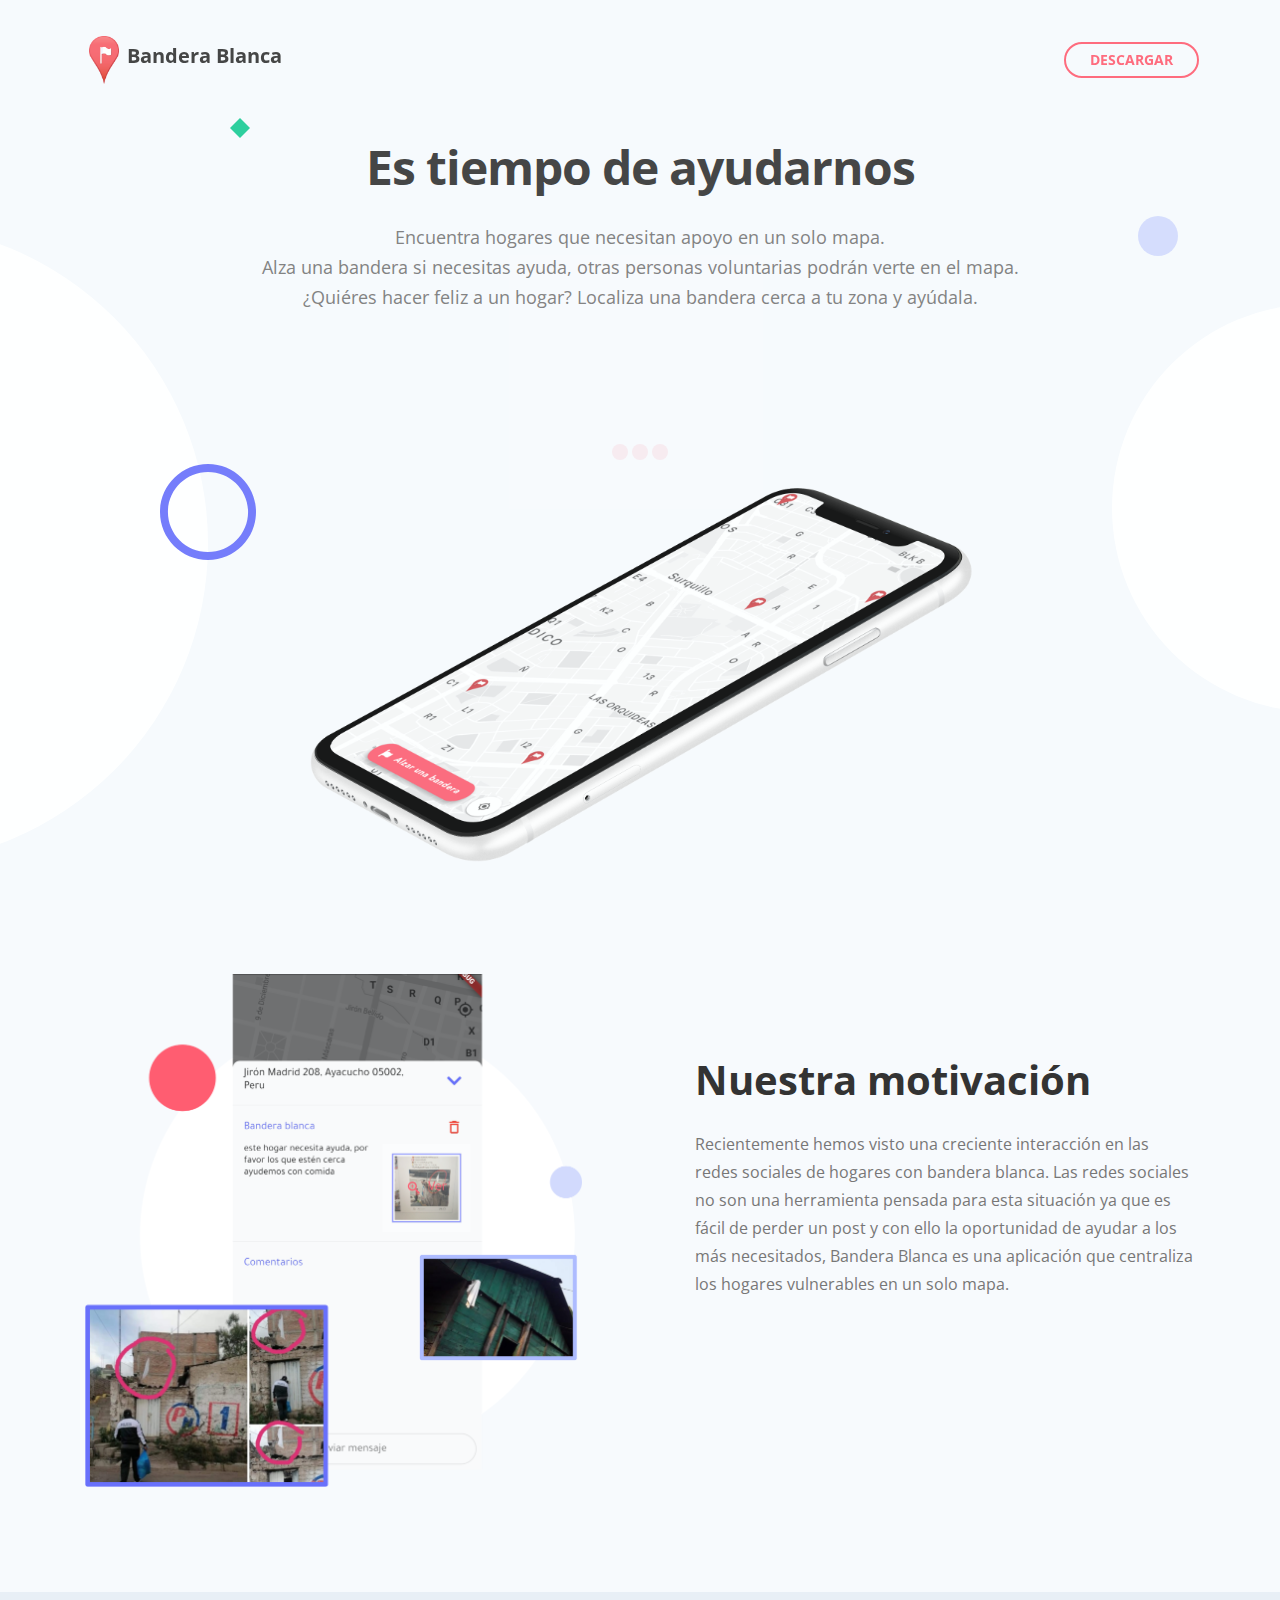
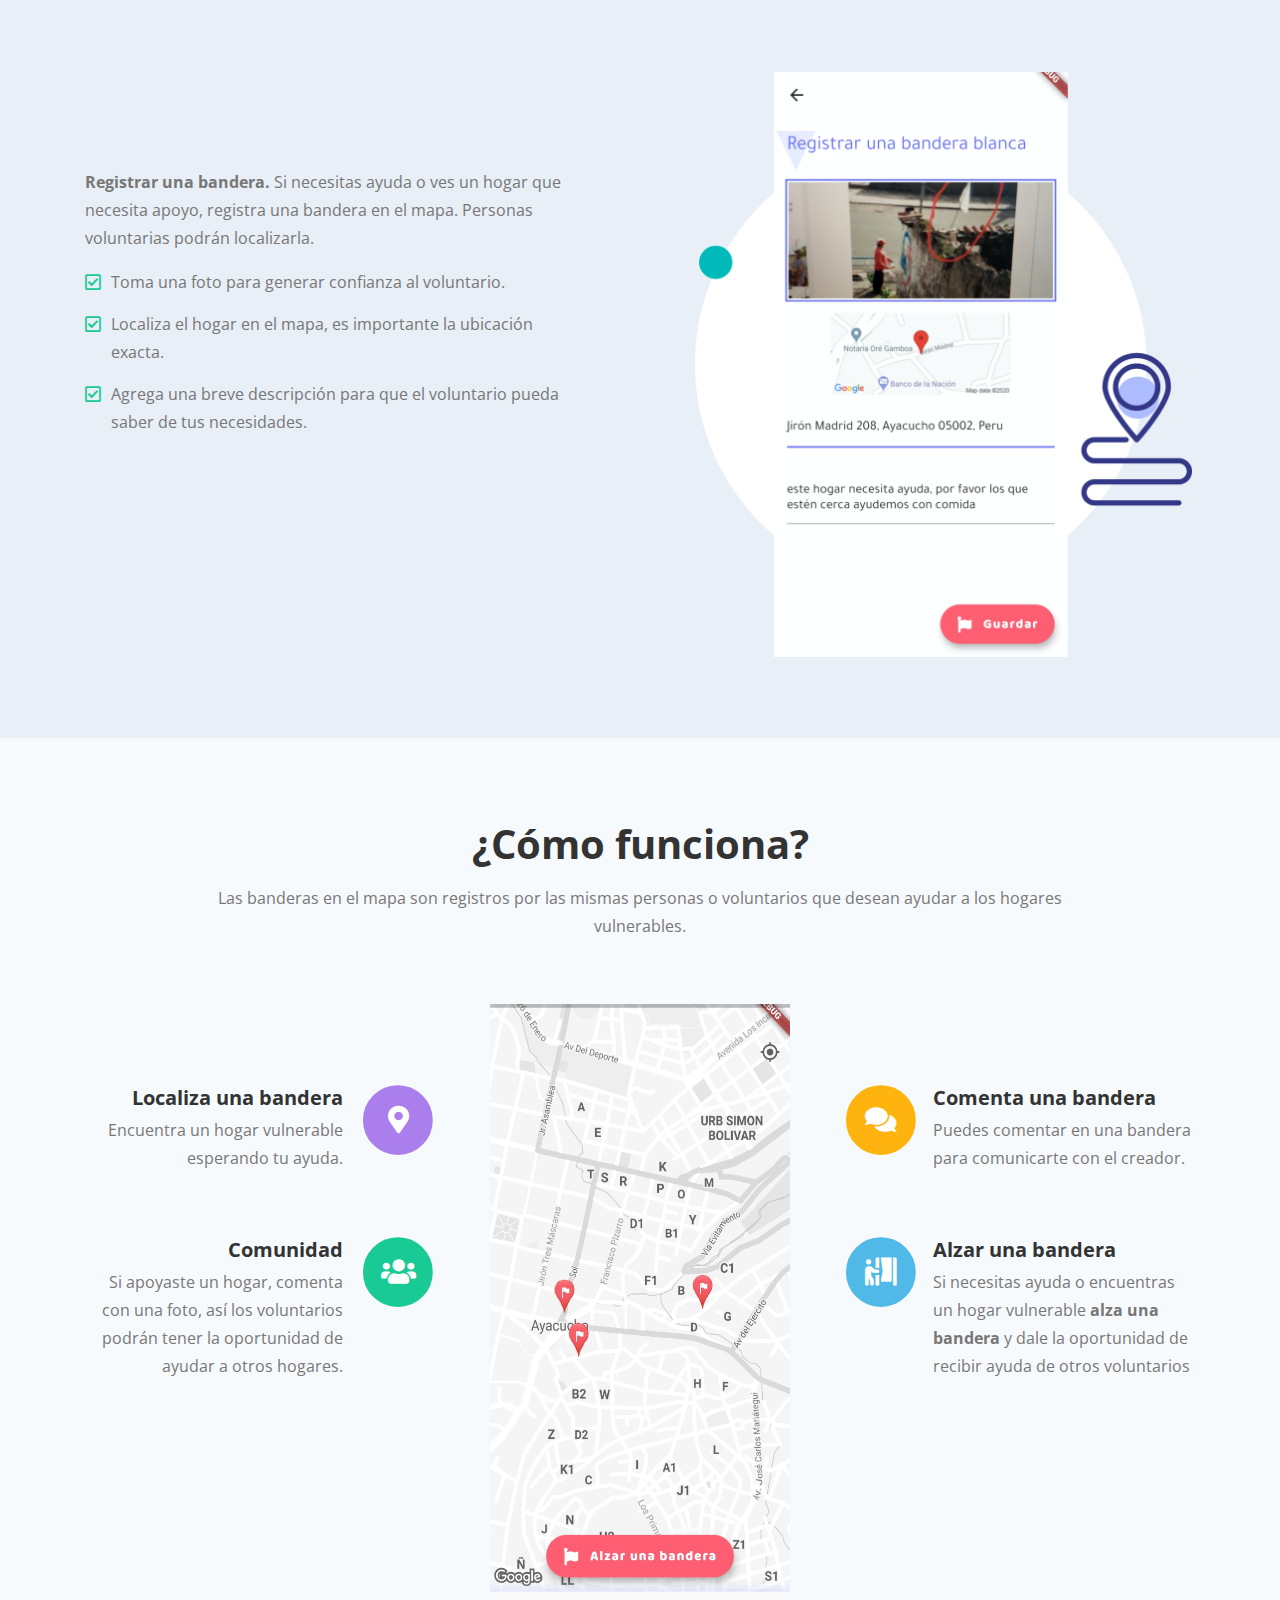
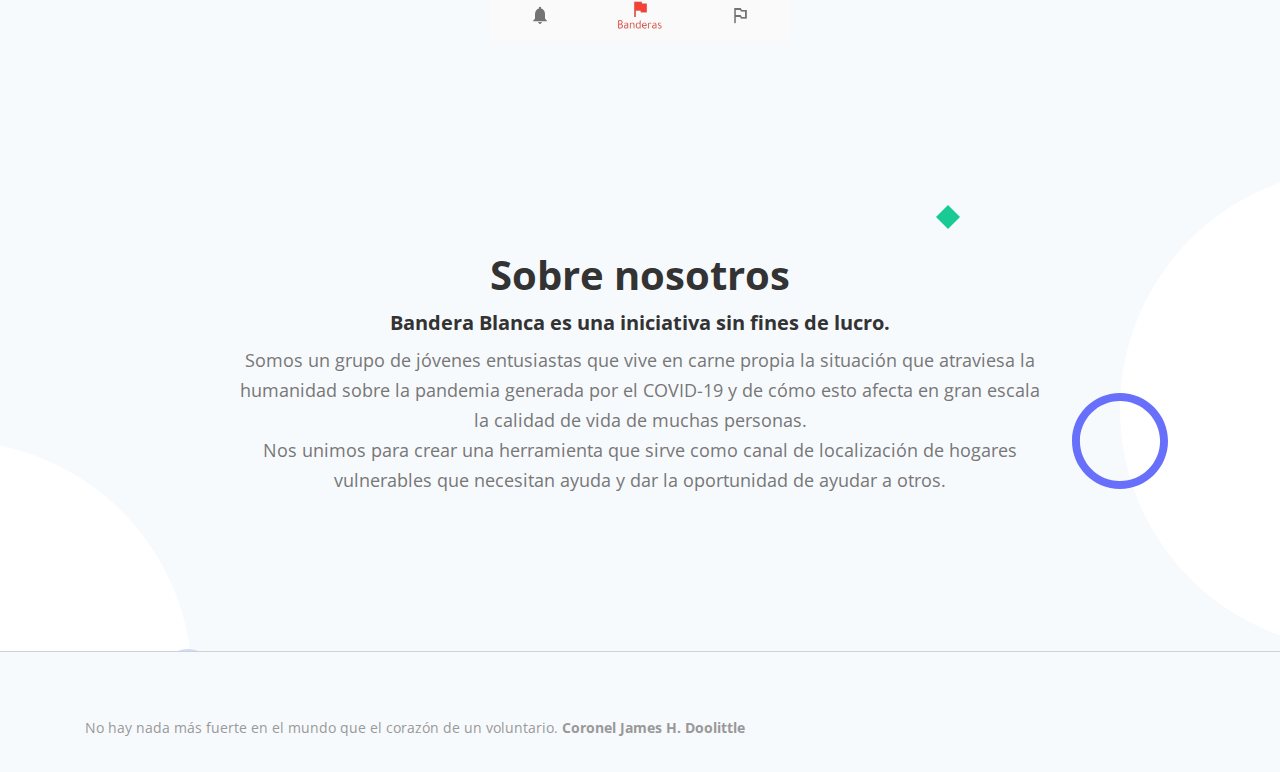
==== commit 3e5fb290: "change text" ====
--- a/web/public/index.html
+++ b/web/public/index.html
@@ -1,17 +1,19 @@
 <!DOCTYPE html>
 <html lang="en">
+
     <head>
         <meta charset="utf-8">
         <meta name="viewport" content="width=device-width, initial-scale=1,
             shrink-to-fit=no">
 
         <!-- SEO Meta Tags -->
-        <meta name="description" content="Bandera blanca: Un proyecto para
-            apoyar entre todos a los ma necesitados">
-
+        <meta name="description"
+            content="Es una aplicación que muestra la localización de hogares
+            vulnerables en un solo mapa, es una herramienta para los voluntarios
+            y hogares vulnerables">
 
         <!-- Webpage Title -->
-        <title>Bandera Blanca</title>
+        <title>Bandera Blanca - es tiempo de ayudarnos.</title>
 
         <!-- Styles -->
         <link
@@ -25,7 +27,7 @@
         <link href="css/styles.css" rel="stylesheet">
 
         <!-- Favicon  -->
-        <link rel="icon" href="images/favicon.png">
+        <link rel="icon" href="images/favicon.ico">
     </head>
     <body data-spy="scroll" data-target=".fixed-top">
 
@@ -43,22 +45,20 @@
         <!-- Navigation -->
         <nav class="navbar navbar-expand-lg navbar-dark navbar-custom
             fixed-top">
-            <div class="container">
+            <div class="container" id="download">
                 <a class="text-decoration-none" href="index.html">
                     <div class="d-flex align-items-center">
-                        <img
-                            src="images/logo.png" alt="alternative"
+                        <img src="images/logo.png" alt="alternative"
                             style="height:
                             48px;">
                         <h4 class="p-2 pt-2">Bandera Blanca</h4>
                     </div>
                 </a>
-                <div class=""
-                    id="navbarsExampleDefault">
+                <div class="" id="navbarsExampleDefault">
                     <ul class="navbar-nav ml-auto">
                     </ul>
                     <span class="nav-item">
-                        <a class="btn-outline-sm page-scroll" href="#download">DESCARGAR</a>
+                        <a class="btn-outline-sm page-scroll" href="#header">DESCARGAR</a>
                     </span>
                 </div>
             </div>
@@ -67,26 +67,25 @@
 
 
         <!-- Header -->
-        <header class="header">
+        <header class="header" id="header">
             <div class="container">
                 <div class="row">
                     <div class="col-lg-12">
                         <div class="text-container">
                             <h1>Es tiempo de ayudarnos</h1>
-                            <p class="p-large p-heading">Somos un equipo de
-                                personas sin fines de lucro, donde nuestra
-                                intención es mejorar la calidad de vida de las
-                                personas que más lo necesitan y contribuir a
-                                nuestra sociedad dinamizando mejor los filtros
-                                apoyo y estas puedan ser directas y
-                                Geo-localizables.
+                            <p class="p-large p-heading">
+                                Encuentra hogares que necesitan apoyo en un solo
+                                mapa. <br>
+                                Alza una bandera si necesitas ayuda, otras
+                                personas voluntarias podrán verte en el mapa.<br>
+                                ¿Quiéres hacer feliz a un hogar? Localiza una
+                                bandera cerca a tu zona y ayúdala.
                             </p>
                             <!-- <a class="btn-solid-lg" href="#your-link"><i
                                     class="fab fa-apple"></i>DESCÁRGATE</a> -->
                             <!-- <a class="btn-solid-lg" href="#your-link"><i
                                             class="fab fa-google-play"></i>DESCÁRGATE</a> -->
-                            <a
-                                href="#link"
+                            <a href="#link"
                                 style="display:inline-block;overflow:hidden;background:url(https://linkmaker.itunes.apple.com/es-es/badge-lrg.svg?releaseDate=2016-07-19&amp;kind=iossoftware&amp;bubble=ios_apps)
                                 no-repeat;width:135px;height:40px;"></a>
                             <a
@@ -129,59 +128,6 @@
         <!-- end of header -->
 
 
-        <!-- Small Features -->
-        <!-- <div class="cards-1">
-            <div class="container">
-                <div class="row">
-                    <div class="col-lg-12">
-                        <div class="card">
-                            <div class="card-image">
-                                <i class="fas fa-map-marker-alt"></i>
-                            </div>
-                            <div class="card-body">
-                                <h5 class="card-title">Localiza</h5>
-                            </div>
-                        </div>
-                        <div class="card">
-                            <div class="card-image green">
-                                <i class="fas fa-users"></i>
-                            </div>
-                            <div class="card-body">
-                                <h5 class="card-title">Apoyo</h5>
-                            </div>
-                        </div>
-                        <div class="card">
-                            <div class="card-image red">
-                                <i class="fas fa-cog"></i>
-                            </div>
-                            <div class="card-body">
-                                <h5 class="card-title">Configura</h5>
-                            </div>
-                        </div>
-                        <div class="card">
-                            <div class="card-image yellow">
-                                <i class="fas fa-comments"></i>
-                            </div>
-                            <div class="card-body">
-                                <h5 class="card-title">Interacción social</h5>
-                            </div>
-                        </div>
-                        <div class="card">
-                            <div class="card-image blue">
-                                <i class="fas fa-person-booth"></i>
-                            </div>
-                            <div class="card-body">
-                                <h5 class="card-title">Analiza la situación</h5>
-                            </div>
-                        </div>
-                     
-
-                    </div> 
-                </div> 
-            </div> 
-        </div>  -->
-        <!-- end of small features -->
-
 
         <!-- Description 1 -->
         <div id="description" class="basic-1">
@@ -196,13 +142,17 @@
                     </div> <!-- end of col -->
                     <div class="col-lg-6">
                         <div class="text-container">
-                            <h2>¿Porqué es Bandera Blanca?</h2>
-                            <p>Somos conscientes que el apoyo del gobierno no ha
-                                tenido el alcance planteado para todos los
-                                hogares debido al débil filtro de distribución,
-                                pero la humanidad es caritativa. Hay personas
-                                dispuestas a brindar apoyo en estos momentos
-                                difíciles.
+                            <h2>Nuestra motivación</h2>
+                            <p>Recientemente hemos visto una creciente
+                                interacción en las redes sociales de hogares con
+                                bandera blanca. Las redes
+                                sociales no son una herramienta pensada para
+                                esta situación ya que es fácil de perder un
+                                post y con ello la oportunidad
+                                de ayudar a los más necesitados, Bandera Blanca
+                                es una aplicación que centraliza los hogares
+                                vulnerables en un solo
+                                mapa.
                             </p>
 
                         </div> <!-- end of text-container -->
@@ -223,31 +173,35 @@
                                 <div class="tab-pane fade show active"
                                     id="tab-1" role="tabpanel"
                                     aria-labelledby="tab-1">
-                                    <p><strong>Registra tu bandera </strong> al
-                                        registrar una bandera apoyas a personas
-                                        mas necesitadas ante la actual crisis.</p>
+                                    <p><strong>Registrar una bandera.</strong>
+                                        Si necesitas ayuda o ves un hogar que
+                                        necesita apoyo, registra una bandera en
+                                        el mapa. Personas voluntarias podrán
+                                        localizarla.</p>
                                     <ul class="list-unstyled li-space-lg">
                                         <li class="media">
                                             <i class="far fa-check-square"></i>
                                             <div class="media-body">Toma una
-                                                foto del lugar situata de la
-                                                bandera</div>
+                                                foto para generar confianza al
+                                                voluntario.
+                                            </div>
                                         </li>
                                         <li class="media">
                                             <i class="far fa-check-square"></i>
-                                            <div class="media-body">Ubicación
-                                                del lugar vulnerable</div>
+                                            <div class="media-body">Localiza el
+                                                hogar en el mapa, es importante
+                                                la ubicación
+                                                exacta.</div>
                                         </li>
                                         <li class="media">
                                             <i class="far fa-check-square"></i>
-                                            <div class="media-body">Describe que
-                                                tipo
-                                                ayuda necesitas.</div>
+                                            <div class="media-body">Agrega una
+                                                breve descripción para que el
+                                                voluntario
+                                                pueda saber de tus necesidades.
+                                            </div>
                                         </li>
                                     </ul>
-                                    <a class="btn-solid-reg page-scroll"
-                                        href="terms-conditions.html">Términos y
-                                        condiciones</a>
                                 </div> <!-- end of tab-pane -->
                                 <!-- end of tab -->
                             </div> <!-- end of tab-content -->
@@ -271,12 +225,10 @@
             <div class="container">
                 <div class="row">
                     <div class="col-lg-12">
-                        <h2>¿Qué puedo hacer?</h2>
-                        <p class="p-heading">Es a partir de esto que hemos
-                            tomado consciencia y nos hemos comprometido a buscar
-                            nuevas alternativas para superar dificultades.
-                            Por ello colocamos ciertas funcionalidades para
-                            apoyarnos.
+                        <h2>¿Cómo funciona?</h2>
+                        <p class="p-heading">Las banderas en el mapa son
+                            registros por las mismas personas o voluntarios que
+                            desean ayudar a los hogares vulnerables.
                         </p>
                     </div> <!-- end of div -->
                 </div> <!-- end of div -->
@@ -291,8 +243,8 @@
                                 </span>
                                 <div class="media-body">
                                     <h4>Localiza una bandera</h4>
-                                    <p>No hay nada mas fuerte en el mundo que el
-                                        corazón de un voluntario.</p>
+                                    <p>Encuentra un hogar vulnerable esperando
+                                        tu ayuda.</p>
                                 </div>
                             </li>
                             <li class="media">
@@ -302,9 +254,11 @@
                                     <i class="fas fa-users fa-stack-1x"></i>
                                 </span>
                                 <div class="media-body">
-                                    <h4>Apoyo</h4>
-                                    <p>No hay nada mas fuerte en el mundo que el
-                                        corazón de un voluntario.</p>
+                                    <h4>Comunidad</h4>
+                                    <p>Si apoyaste un hogar, comenta con una
+                                        foto, así los voluntarios podrán tener
+                                        la
+                                        oportunidad de ayudar a otros hogares.</p>
                                 </div>
                             </li>
                         </ul>
@@ -323,9 +277,8 @@
                                 </span>
                                 <div class="media-body">
                                     <h4>Comenta una bandera</h4>
-                                    <p>Puedes interactuar dentro de una bandera
-                                        para comunicarte con el creador de la
-                                        bandera.</p>
+                                    <p>Puedes comentar en una bandera para
+                                        comunicarte con el creador.</p>
                                 </div>
                             </li>
                             <li class="media">
@@ -335,9 +288,12 @@
                                     <i class="fas fa-person-booth fa-stack-1x"></i>
                                 </span>
                                 <div class="media-body">
-                                    <h4>Reportar</h4>
-                                    <p>Si crees que una bandera es falsa,
-                                        repórtalo</p>
+                                    <h4>Alzar una bandera</h4>
+                                    <p>Si necesitas ayuda o encuentras un hogar
+                                        vulnerable <strong>alza una bandera</strong>
+                                        y dale la oportunidad de recibir ayuda
+                                        de otros
+                                        voluntarios</p>
                                 </div>
                             </li>
                         </ul>
@@ -348,122 +304,64 @@
         <!-- end of features -->
 
         <!-- Download -->
-        <div id="download" class="basic-3">
+        <div class="basic-3">
             <div class="container">
                 <div class="row">
                     <div class="col-lg-12">
-                        <div class="image-container">
-                            <img class="img-fluid"
-                                src="images/download-iphone.png"
-                                alt="alternative">
-                        </div> <!-- end of image-container -->
-                        <p class="p-large">Una vez descargada la aplicación
-                            BANDERA BLANCA, ábrela e ingresa a las opciones
-                            principales por defecto. Ahora tienes la facilidad
-                            de ver la geolocalización en su totalidad por zonas,
-                            revisar los puntos con BANDERAS BLANCAS, comentar y
-                            compartir sitios vulnerables que necesitan apoyo.
-                        </p>
-                        <a
-                            href="#link"
-                            style="display:inline-block;overflow:hidden;background:url(https://linkmaker.itunes.apple.com/es-es/badge-lrg.svg?releaseDate=2016-07-19&amp;kind=iossoftware&amp;bubble=ios_apps)
-                            no-repeat;width:135px;height:40px;"></a>
-                        <a
-                            href="https://play.google.com/store/apps/details?id=org.banderablanca"
-                            style="display:inline-block;overflow:hidden;background:url(https://play.google.com/intl/en_us/badges/images/generic/es_badge_web_generic.png)
-                            no-repeat;width:155px;height:40px;background-position:center;background-size:
-                            cover;"></a>
-                    </div> <!-- end of col -->
-                </div> <!-- end of row -->
-            </div> <!-- end of container -->
-            <div class="deco-white-circle-1">
-                <img src="images/decorative-white-circle.svg"
-                    alt="alternative">
-            </div> <!-- end of deco-white-circle-1 -->
-            <div class="deco-white-circle-2">
-                <img src="images/decorative-white-circle.svg"
-                    alt="alternative">
-            </div> <!-- end of deco-white-circle-2 -->
-            <div class="deco-blue-circle">
-                <img src="images/decorative-primary-circle.svg"
-                    alt="alternative">
-            </div> <!-- end of deco-blue-circle -->
-            <div class="deco-yellow-circle">
-                <img src="images/decorative-primary-light-circle.svg"
-                    alt="alternative">
-            </div> <!-- end of deco-yellow-circle -->
-            <div class="deco-green-diamond">
-                <img src="images/decorative-green-diamond.svg"
-                    alt="alternative">
-            </div> <!-- end of deco-yellow-circle -->
-        </div> <!-- end of basic-3 -->
-        <!-- end of download -->
-
-
-        <!-- Footer -->
-        <div class="footer">
-            <div class="container">
-                <div class="row">
-                    <div class="col-lg-5 col-xs-12">
-                        <h5>Sobre nosotros</h5>
-                        <p class="p-small">Somos un grupo de jóvenes
+                        <!-- <div class="image-container">
+                        <img class="img-fluid" src="images/download-iphone.png" alt="alternative">
+                    </div> end of image-container -->
+                        <h2>Sobre nosotros</h2>
+                        <h4>Bandera Blanca es una iniciativa sin fines de lucro.</h4>
+                        <p class="p-large">
+                            Somos un grupo de jóvenes
                             entusiastas que vive en carne propia la
                             situación que atraviesa la humanidad sobre la
                             pandemia generada por el COVID-19 y de cómo esto
                             afecta en gran escala la calidad de vida de
-                            muchas personas.</p>
+                            muchas personas. <br>
+                            Nos unimos para crear una herramienta que sirve como
+                            canal de localización de hogares
+                            vulnerables que necesitan ayuda y dar la oportunidad
+                            de ayudar a otros.
+                        </p>
+
+
+                    </div> <!-- end of col -->
+                </div> <!-- end of row -->
+            </div> <!-- end of container -->
+            <div class="deco-white-circle-1">
+                <img src="images/decorative-white-circle.svg" alt="alternative">
+            </div> <!-- end of deco-white-circle-1 -->
+            <div class="deco-white-circle-2">
+                <img src="images/decorative-white-circle.svg" alt="alternative">
+            </div> <!-- end of deco-white-circle-2 -->
+            <div class="deco-blue-circle">
+                <img src="images/decorative-primary-circle.svg"
+                    alt="alternative">
+            </div> <!-- end of deco-blue-circle -->
+            <div class="deco-yellow-circle">
+                <img src="images/decorative-primary-light-circle.svg"
+                    alt="alternative">
+            </div> <!-- end of deco-yellow-circle -->
+            <div class="deco-green-diamond">
+                <img src="images/decorative-green-diamond.svg"
+                    alt="alternative">
+            </div> <!-- end of deco-yellow-circle -->
+        </div> <!-- end of basic-3 -->
+        <!-- end of download -->
+
+
+        <!-- Footer -->
+        <div class="footer">
+            <div class="container">
+                <div class="row">
+                    <div class="col-lg-12 col-xs-12">
+                        <p class="p-small">No hay nada más fuerte en el mundo
+                            que el corazón de un voluntario.
+                            <strong>Coronel James H. Doolittle</strong></p>
                     </div>
-                    <div class="col-lg-1 col-xs-12"></div>
-                    <div class="col-lg-3 col-xs-12">
-                        <h5>Información</h5>
-                        <ul class="list-unstyled li-space-lg p-small">
-                            <li class="media">
-                                <i class="fas fa-map-marker-alt"></i>
-                                <div class="media-body"> #YoMeQuedoEnCasa</div>
-                            </li>
-                            <li class="media">
-                                <i class="fas fa-envelope"></i>
-                                <div class="media-body"><a
-                                        href="#your-link">bandera@blanca.com</a></div>
-                            </li>
-                        </ul>
-                    </div>
-                    <div class="col-lg-3 col-xs-12">
-                        <h5>Privacidad</h5>
-                        <ul class="list-unstyled li-space-lg p-small">
-                            <li><a href="terms-conditions.html">Términos y
-                                    condiciones</a></li>
-                        </ul>
-                    </div>
-
-                    <!-- <div class="footer-col fifth">
-                            <span class="fa-stack">
-                                <a href="#your-link">
-                                    <i class="fas fa-circle fa-stack-2x"></i>
-                                    <i class="fab fa-facebook-f
-                                        fa-stack-1x"></i>
-                                </a>
-                            </span>
-                            <span class="fa-stack">
-                                <a href="#your-link">
-                                    <i class="fas fa-circle fa-stack-2x"></i>
-                                    <i class="fab fa-twitter fa-stack-1x"></i>
-                                </a>
-                            </span>
-                            <span class="fa-stack">
-                                <a href="#your-link">
-                                    <i class="fas fa-circle fa-stack-2x"></i>
-                                    <i class="fab fa-pinterest-p
-                                        fa-stack-1x"></i>
-                                </a>
-                            </span>
-                            <span class="fa-stack">
-                                <a href="#your-link">
-                                    <i class="fas fa-circle fa-stack-2x"></i>
-                                    <i class="fab fa-instagram fa-stack-1x"></i>
-                                </a>
-                            </span>
-                        </div>  -->
+
                 </div> <!-- end of row -->
             </div> <!-- end of container -->
         </div> <!-- end of footer -->
@@ -471,15 +369,15 @@
 
 
         <!-- Copyright -->
-        <div class="copyright">
-            <div class="container">
-                <div class="row">
-                    <div class="col-lg-12">
-                        <p class="p-small">Bandera Blanca</p>
-                    </div> <!-- end of col -->
-                </div> <!-- enf of row -->
-            </div> <!-- end of container -->
-        </div> <!-- end of copyright -->
+        <!-- <div class="copyright">
+        <div class="container">
+            <div class="row">
+                <div class="col-lg-12">
+                    <p class="p-small">Bandera Blanca</p>
+                </div>
+            </div>
+        </div>
+    </div>  -->
         <!-- end of copyright -->
 
 
@@ -489,7 +387,7 @@
         <script src="js/jquery.easing.min.js"></script> <!-- jQuery Easing for smooth scrolling between anchors -->
         <script src="js/swiper.min.js"></script> <!-- Swiper for image and text sliders -->
         <script src="js/jquery.magnific-popup.js"></script> <!-- Magnific Popup for lightboxes -->
-        <script src="js/validator.min.js"></script> <!-- Validator.js - Bootstrap plugin that validates forms -->
         <script src="js/scripts.js"></script> <!-- Custom scripts -->
     </body>
+
 </html>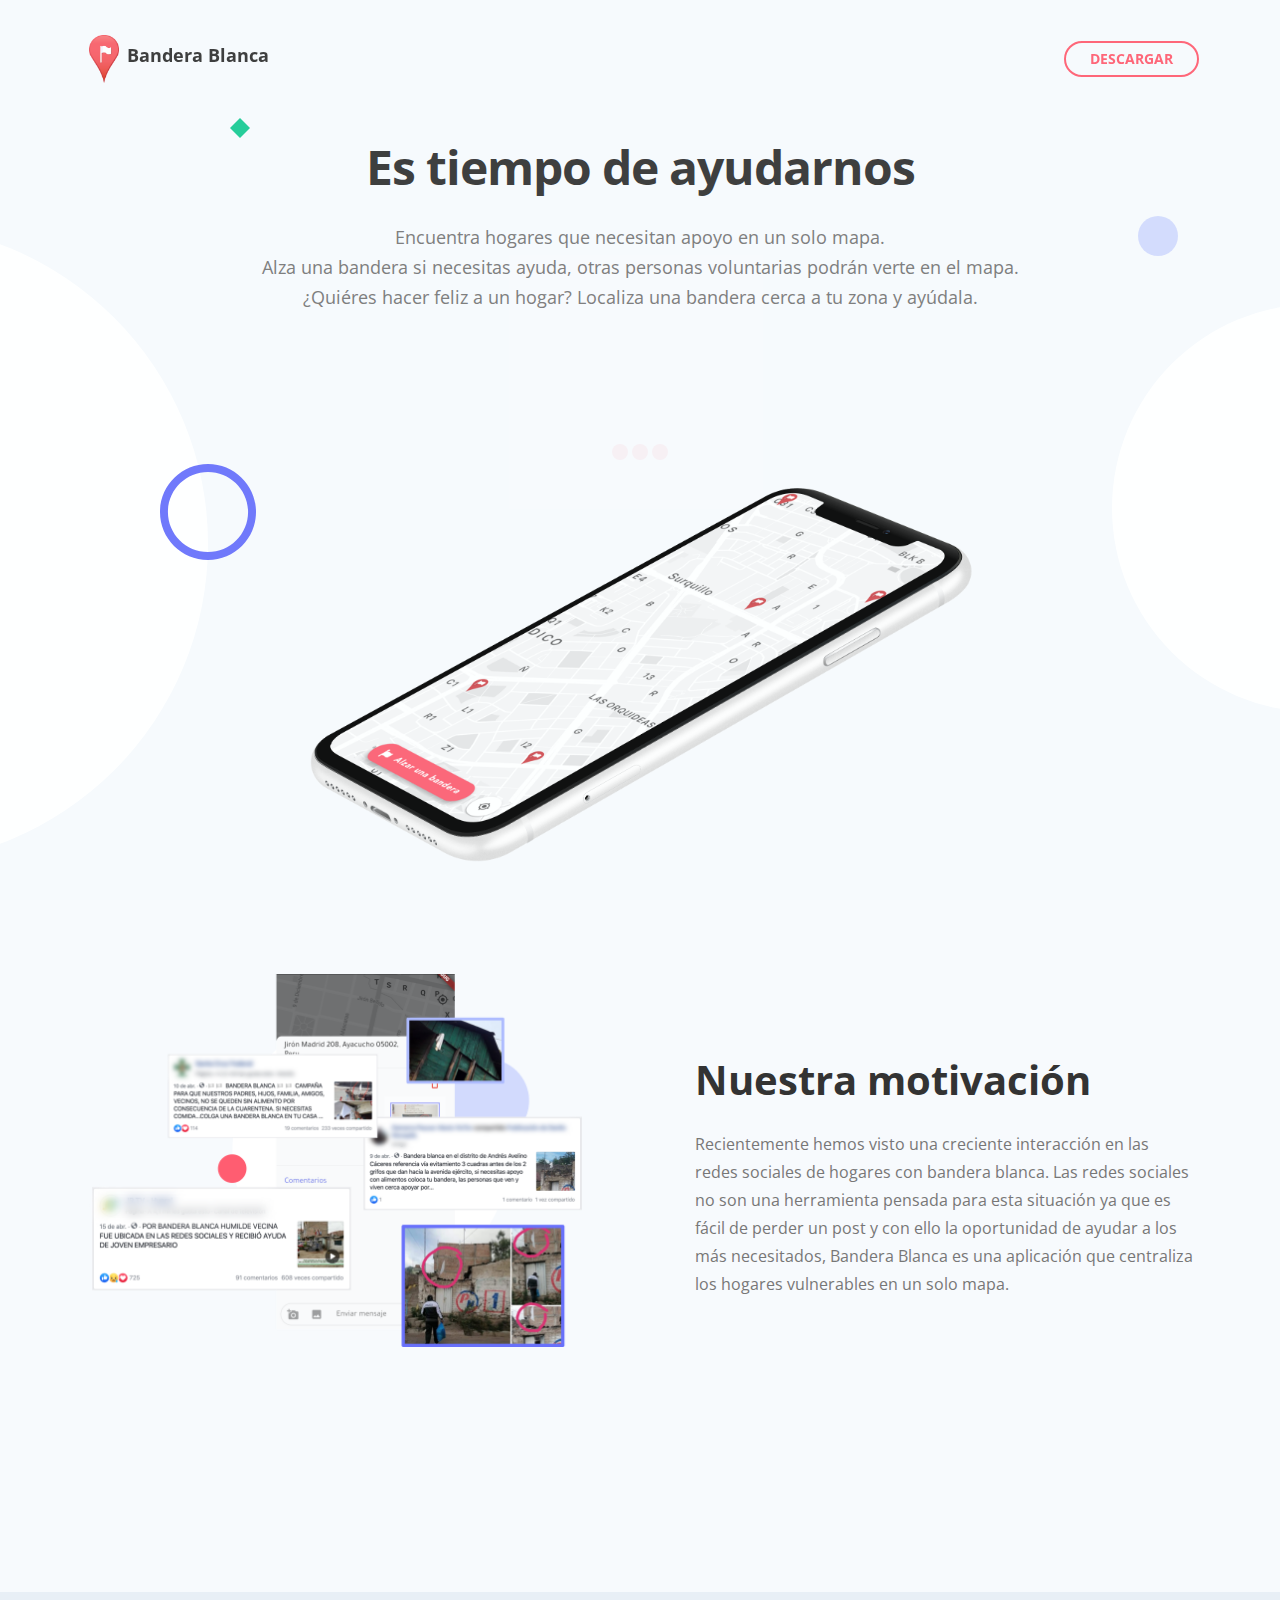
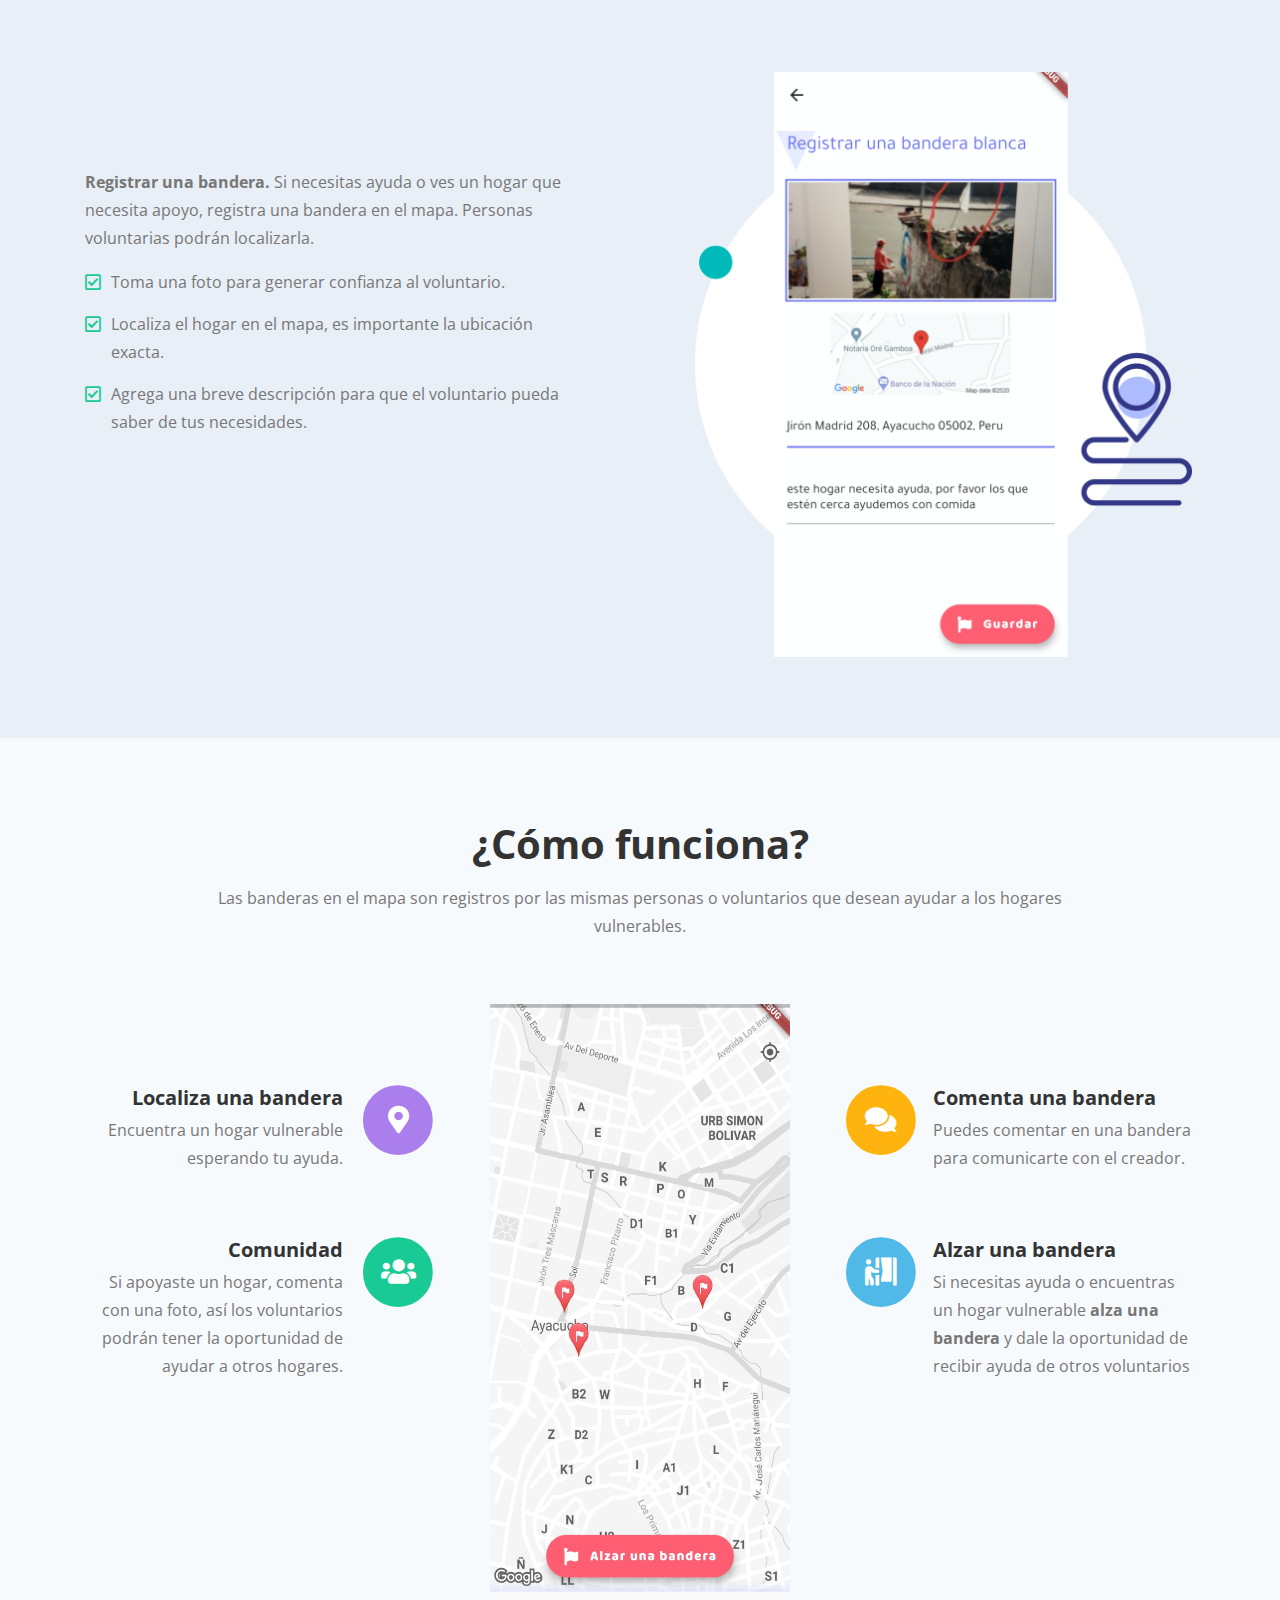
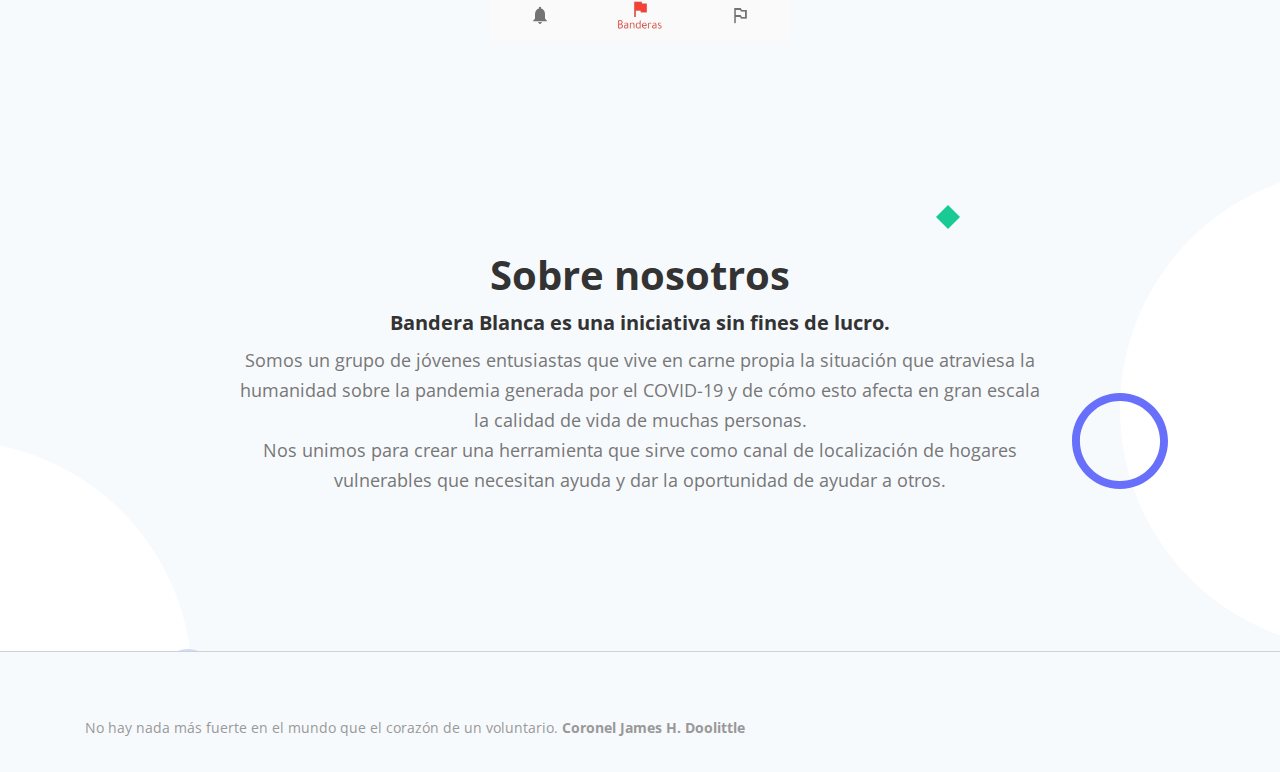
==== commit 1ffed8d0: "change img" ====
--- a/web/public/index.html
+++ b/web/public/index.html
@@ -51,7 +51,7 @@
                         <img src="images/logo.png" alt="alternative"
                             style="height:
                             48px;">
-                        <h4 class="p-2 pt-2">Bandera Blanca</h4>
+                        <h5 class="p-2 pt-2">Bandera Blanca</h5>
                     </div>
                 </a>
                 <div class="" id="navbarsExampleDefault">
